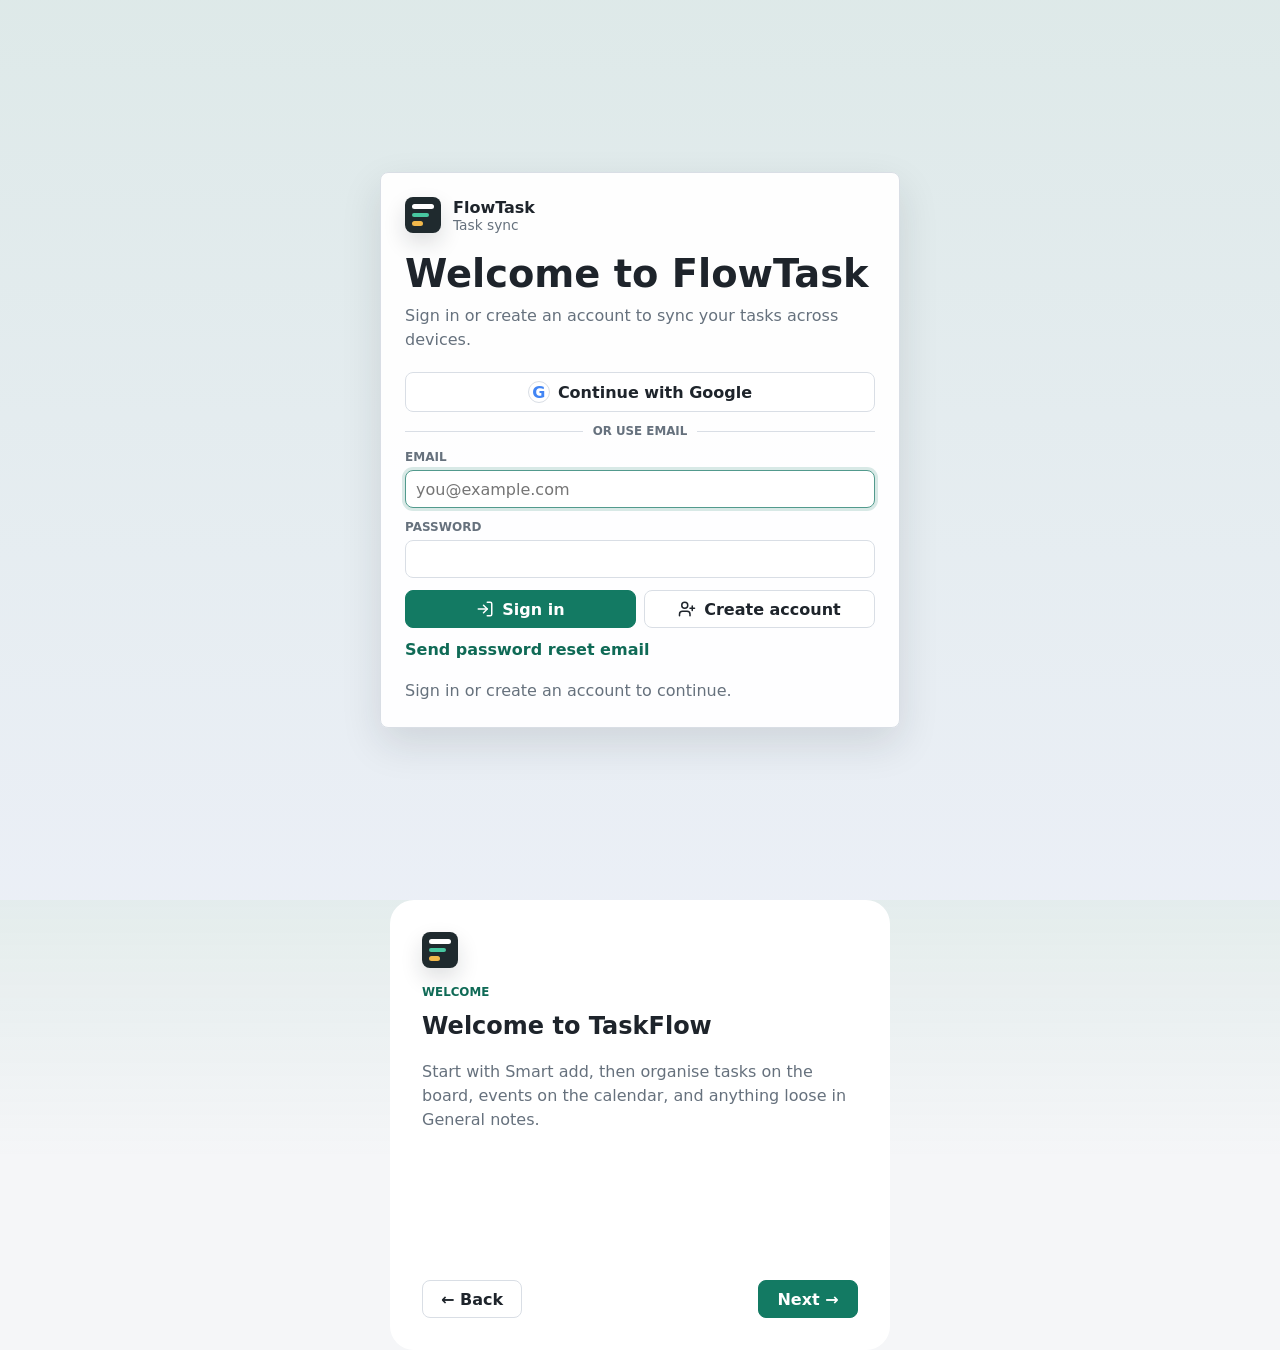
==== app.html @ 8f5ff112 "Update app.html" ====
<!doctype html>
<html lang="en" data-theme="light">
  <head>
    <meta charset="utf-8" />
    <meta name="viewport" content="width=device-width, initial-scale=1" />
    <meta
      name="description"
      content="FlowTask is a Cloudflare Pages-ready task tracker with account sync, projects, Kanban, calendar, focus timer, analytics, and import/export."
    />
    <title>FlowTask - Task Tracker</title>
    <link rel="stylesheet" href="styles.css" />
  </head>
  <body class="auth-loading">
    <section class="auth-gate" id="authGate" aria-label="FlowTask sign in">
      <div class="auth-card">
        <div class="auth-brand">
          <span class="brand-mark auth-mark" aria-hidden="true">
            <b></b>
            <b></b>
            <b></b>
          </span>
          <div>
            <strong>FlowTask</strong>
            <span>Task sync</span>
          </div>
        </div>

        <div class="auth-copy">
          <h1>Welcome to FlowTask</h1>
          <p>Sign in or create an account to sync your tasks across devices.</p>
        </div>

        <form id="authPasswordForm" class="auth-form">
          <button class="button google-auth" id="authGoogleBtn" type="button">
            <span class="google-mark" aria-hidden="true">G</span>
            Continue with Google
          </button>
          <div class="auth-divider"><span>or use email</span></div>
          <label class="form-row">
            <span>Email</span>
            <input id="authEmailInput" type="email" autocomplete="email" required placeholder="you@example.com" />
          </label>
          <label class="form-row">
            <span>Password</span>
            <input id="authPasswordInput" type="password" autocomplete="current-password" required minlength="6" />
          </label>
          <label class="auth-check">
            <input id="migrateLocalInput" type="checkbox" checked />
            <span>Bring my tasks from this browser into this account</span>
          </label>
          <div class="auth-actions">
            <button class="button primary" id="signInBtn" type="submit">
              <i data-lucide="log-in"></i>
              Sign in
            </button>
            <button class="button ghost" id="createAccountBtn" type="button">
              <i data-lucide="user-plus"></i>
              Create account
            </button>
          </div>
          <button class="link-button" id="forgotPasswordBtn" type="button">Send password reset email</button>
        </form>

        <p class="auth-message" id="authMessage">Checking for an existing session...</p>
      </div>
    </section>

    <div class="app-shell">
      <aside class="sidebar" aria-label="Workspace navigation">
        <div class="brand-row">
          <div class="brand">
            <span class="brand-mark" aria-hidden="true">
              <span></span>
              <span></span>
              <span></span>
            </span>
            <span>FlowTask</span>
          </div>
          <button class="icon-button" id="themeToggle" type="button" title="Toggle theme" aria-label="Toggle theme">
            <i data-lucide="moon"></i>
          </button>
        </div>

        <nav class="nav-block" aria-label="Smart views">
          <div class="nav-title">Focus</div>
          <div id="smartViews" class="nav-list"></div>
        </nav>

        <nav class="nav-block" aria-label="Projects">
          <div class="nav-title">Projects</div>
          <div id="projectNav" class="nav-list"></div>
        </nav>

        <nav class="nav-block tag-block" aria-label="Tags">
          <div class="nav-title">Tags</div>
          <div id="tagNav" class="tag-cloud"></div>
        </nav>

        <div class="sidebar-footer">
          <div class="mini-stat">
            <span id="completionRing" class="ring" aria-hidden="true"></span>
            <div>
              <strong id="completionLabel">0%</strong>
              <span>completion</span>
            </div>
          </div>
        </div>
      </aside>

      <main class="main-shell">
        <!-- Start topbar -->
<header class="topbar">
  <form class="quick-capture" id="quickForm">
    <i data-lucide="sparkles"></i>
    <textarea
      id="quickInput"
      rows="1"
      placeholder="Describe the task, date, priority, notes, and steps..."
      aria-label="Quick task"
    ></textarea>
    <button class="button primary" type="submit">
      <i data-lucide="wand-sparkles"></i>
      Smart add
    </button>
  </form>

  <div class="top-actions">
    <button class="icon-button" id="themeToggle" type="button" title="Toggle theme">
      <i data-lucide="moon"></i>
    </button>

    <div class="account-dropdown" id="accountDropdown">
      <button class="account-chip" id="accountChip">
        <i data-lucide="user-circle"></i>
        <span>Account</span>
        <i data-lucide="chevron-down" class="dropdown-arrow"></i>
      </button>
      <div class="dropdown-menu" id="dropdownMenu">
        <button class="dropdown-item" data-action="settings">
          <i data-lucide="settings"></i> Settings
        </button>
        <button class="dropdown-item" data-action="signout">
          <i data-lucide="log-out"></i> Sign out
        </button>
      </div>
    </div>

    <button class="button primary" id="newTaskBtn" type="button">
      <i data-lucide="plus"></i> New task
    </button>
  </div>
</header>
        <!-- END TOPBAR -->

        <section class="metric-strip" id="metrics" aria-label="Task metrics"></section>

        <section class="filter-panel" aria-label="Task filters">
          <label class="search-field">
            <i data-lucide="search"></i>
            <input id="searchInput" type="search" placeholder="Search tasks, notes, tags" />
          </label>

          <label>
            <span>Project</span>
            <select id="projectFilter"></select>
          </label>

          <label>
            <span>Tag</span>
            <select id="tagFilter"></select>
          </label>

          <label>
            <span>Priority</span>
            <select id="priorityFilter">
              <option value="all">All priorities</option>
              <option value="urgent">Urgent</option>
              <option value="high">High</option>
              <option value="medium">Medium</option>
              <option value="low">Low</option>
            </select>
          </label>

          <label>
            <span>Due</span>
            <select id="dueFilter">
              <option value="all">Any date</option>
              <option value="overdue">Overdue</option>
              <option value="today">Today</option>
              <option value="upcoming">Next 7 days</option>
              <option value="unscheduled">No due date</option>
            </select>
          </label>

          <label>
            <span>Sort</span>
            <select id="sortSelect">
              <option value="due">Due date</option>
              <option value="priority">Priority</option>
              <option value="created">Newest</option>
              <option value="title">Title</option>
              <option value="estimate">Estimate</option>
            </select>
          </label>

          <button class="button ghost" id="clearFiltersBtn" type="button">
            <i data-lucide="x"></i>
            Clear
          </button>
        </section>

        <section class="workspace" aria-label="Task workspace">
          <div class="workspace-header">
            <div>
              <h1 id="viewTitle">All tasks</h1>
              <p id="viewSubtitle">Plan the work, protect the week, finish the right things.</p>
            </div>
            <div class="tabs" id="viewTabs" role="tablist" aria-label="Views">
              <button class="tab active" type="button" data-view="board" role="tab">
                <i data-lucide="kanban"></i>
                Board
              </button>
              <button class="tab" type="button" data-view="list" role="tab">
                <i data-lucide="list-checks"></i>
                List
              </button>
              <button class="tab" type="button" data-view="calendar" role="tab">
                <i data-lucide="calendar-days"></i>
                Calendar
              </button>
              <button class="tab" type="button" data-view="meetings" role="tab">
                <i data-lucide="presentation"></i>
                Events
              </button>
              <button class="tab" type="button" data-view="analytics" role="tab">
                <i data-lucide="bar-chart-3"></i>
                Analytics
              </button>
              <button class="tab" type="button" data-view="focus" role="tab">
                <i data-lucide="timer"></i>
                Focus
              </button>
            </div>
          </div>

          <div id="nudgePanel" class="nudge-panel"></div>

          <div id="boardView" class="view active"></div>
          <div id="listView" class="view"></div>
          <div id="calendarView" class="view"></div>
          <div id="meetingsView" class="view"></div>
          <div id="analyticsView" class="view"></div>
          <div id="focusView" class="view"></div>
        </section>
      </main>
    </div>

    <dialog id="taskDialog" class="task-dialog">
      <form id="taskForm" method="dialog">
        <input id="taskId" type="hidden" />
        <div class="dialog-header">
          <div>
            <p class="eyebrow">Task details</p>
            <h2 id="dialogTitle">New task</h2>
          </div>
          <button class="icon-button" id="closeDialogBtn" type="button" aria-label="Close task dialog" title="Close">
            <i data-lucide="x"></i>
          </button>
        </div>

        <label class="form-row full">
          <span>Title</span>
          <input id="titleInput" type="text" required maxlength="120" />
        </label>

        <div class="form-grid">
          <label class="form-row">
            <span>Project</span>
            <input id="projectInput" type="text" list="projectSuggestions" maxlength="32" />
            <datalist id="projectSuggestions"></datalist>
          </label>

          <label class="form-row">
            <span>Status</span>
            <select id="statusInput"></select>
          </label>

          <label class="form-row">
            <span>Priority</span>
            <select id="priorityInput">
              <option value="low">Low</option>
              <option value="medium">Medium</option>
              <option value="high">High</option>
              <option value="urgent">Urgent</option>
            </select>
          </label>

          <label class="form-row">
            <span>Due date</span>
            <input id="dueInput" type="date" />
          </label>

          <label class="form-row">
            <span>Due time</span>
            <input id="dueTimeInput" type="time" />
          </label>

          <label class="form-row">
            <span>Estimate</span>
            <input id="estimateInput" type="number" min="0" step="5" />
          </label>

          <label class="form-row">
            <span>Energy</span>
            <select id="energyInput">
              <option value="low">Low</option>
              <option value="medium">Medium</option>
              <option value="high">High</option>
            </select>
          </label>

          <label class="form-row">
            <span>Recurrence</span>
            <select id="recurrenceInput">
              <option value="none">None</option>
              <option value="daily">Daily</option>
              <option value="weekly">Weekly</option>
              <option value="monthly">Monthly</option>
            </select>
          </label>

          <label class="form-row">
            <span>Tags</span>
            <input id="tagsInput" type="text" placeholder="design, launch" />
          </label>
        </div>

        <label class="form-row full">
          <span>Notes</span>
          <textarea id="notesInput" rows="4" maxlength="800"></textarea>
        </label>

        <div class="subtask-editor">
          <div class="subtask-head">
            <span>Subtasks</span>
            <button class="button ghost" id="addSubtaskBtn" type="button">
              <i data-lucide="list-plus"></i>
              Add step
            </button>
          </div>
          <div id="subtaskList" class="subtask-list"></div>
        </div>

        <div class="dialog-actions">
          <button class="button danger" id="deleteTaskBtn" type="button">
            <i data-lucide="trash-2"></i>
            Delete
          </button>
          <span></span>
          <button class="button ghost" id="duplicateTaskBtn" type="button">
            <i data-lucide="copy"></i>
            Duplicate
          </button>
          <button class="button primary" id="saveTaskBtn" type="submit">
            <i data-lucide="save"></i>
            Save task
          </button>
        </div>
      </form>
    </dialog>

    <dialog id="meetingDialog" class="task-dialog">
      <form id="meetingForm" method="dialog">
        <input id="meetingId" type="hidden" />
        <div class="dialog-header">
          <div>
            <p class="eyebrow">Event details</p>
            <h2 id="meetingDialogTitle">New event</h2>
          </div>
          <button class="icon-button" id="closeMeetingDialogBtn" type="button" aria-label="Close event dialog" title="Close">
            <i data-lucide="x"></i>
          </button>
        </div>

        <label class="form-row full">
          <span>Title</span>
          <input id="meetingTitleInput" type="text" required maxlength="120" />
        </label>

        <div class="form-grid">
          <label class="form-row">
            <span>Category</span>
            <input id="meetingSubjectInput" type="text" maxlength="48" placeholder="Work" />
          </label>

          <label class="form-row">
            <span>Status</span>
            <select id="meetingStatusInput">
              <option value="scheduled">Scheduled</option>
              <option value="done">Done</option>
              <option value="cancelled">Cancelled</option>
            </select>
          </label>

          <label class="form-row">
            <span>Date</span>
            <input id="meetingDateInput" type="date" required />
          </label>

          <label class="form-row">
            <span>Start time</span>
            <input id="meetingStartInput" type="time" required />
          </label>

          <label class="form-row">
            <span>End time</span>
            <input id="meetingEndInput" type="time" />
          </label>

          <label class="form-row">
            <span>Repeat</span>
            <select id="meetingRecurrenceInput">
              <option value="none">None</option>
              <option value="weekly">Weekly</option>
              <option value="fortnightly">Fortnightly</option>
              <option value="monthly">Monthly</option>
            </select>
          </label>

          <label class="form-row">
            <span>Repeat until</span>
            <input id="meetingRepeatUntilInput" type="date" />
          </label>

          <label class="form-row">
            <span>Host</span>
            <input id="meetingTeacherInput" type="text" maxlength="64" />
          </label>

          <label class="form-row">
            <span>Room or link</span>
            <input id="meetingLocationInput" type="text" maxlength="120" />
          </label>

          <label class="form-row">
            <span>Topic</span>
            <input id="meetingTopicInput" type="text" maxlength="120" />
          </label>
        </div>

        <label class="form-row full">
          <span>Notes</span>
          <textarea id="meetingNotesInput" rows="5" placeholder="Write what happened, decisions, reminders, or what to bring next time."></textarea>
        </label>

        <div class="dialog-actions">
          <button class="button ghost" id="meetingCreateTaskBtn" type="button">
            <i data-lucide="list-plus"></i>
            Create follow-up task
          </button>
          <button class="button ghost danger" id="deleteMeetingBtn" type="button">
            <i data-lucide="trash-2"></i>
            Delete
          </button>
          <button class="button primary" type="submit">
            <i data-lucide="save"></i>
            Save event
          </button>
        </div>
      </form>
    </dialog>

    <dialog id="deleteMeetingsDialog" class="confirm-dialog">
      <form id="deleteMeetingsForm" method="dialog">
        <h2>Delete events</h2>
        <p>Choose which events to remove. This will sync to your account after confirmation.</p>
        <label class="form-row full">
          <span>Delete range</span>
          <select id="deleteMeetingsScope">
            <option value="today">Today</option>
            <option value="tomorrow">Tomorrow</option>
            <option value="week">This week</option>
            <option value="month">This month</option>
            <option value="year">This year</option>
            <option value="all">All events</option>
          </select>
        </label>
        <div class="confirm-actions">
          <button class="button ghost" id="cancelDeleteMeetingsBtn" type="button">Cancel</button>
          <button class="button ghost danger" type="submit">
            <i data-lucide="trash-2"></i>
            Continue
          </button>
        </div>
      </form>
    </dialog>

    <dialog id="confirmDialog" class="confirm-dialog">
      <form method="dialog">
        <h2 id="confirmTitle">Confirm action</h2>
        <p id="confirmMessage"></p>
        <div class="confirm-actions">
          <button class="button ghost" value="cancel">Cancel</button>
          <button class="button danger" id="confirmActionBtn" value="confirm">Confirm</button>
        </div>
      </form>
    </dialog>

    <div id="toastContainer" class="toast-container" aria-live="polite" aria-atomic="true"></div>
    <input id="importFile" type="file" accept="application/json" hidden />
<dialog id="welcomeDialog" class="welcome-dialog">
  <div class="welcome-card">
    <div class="welcome-mark brand-mark" aria-hidden="true">
      <span></span>
      <span></span>
      <span></span>
    </div>
    <p class="eyebrow" id="welcomeEyebrow">Welcome</p>
    <h2 id="welcomeTitle">Welcome to TaskFlow</h2>
    <div id="welcomeBody" class="welcome-body">
      Start with Smart add, then organise tasks on the board, events on the calendar, and anything loose in General notes.
    </div>
    <div class="welcome-steps" id="welcomeSteps" aria-label="Tutorial progress"></div>
    <div class="welcome-actions">
      <button class="button ghost" id="welcomeBackBtn" type="button">← Back</button>
      <button class="button primary" id="welcomeNextBtn" type="button">
        Next →
      </button>
    </div>
  </div>
</dialog>
<!-- settings dialogue -->
    <dialog id="settingsDialog" class="task-dialog settings-dialog">
  <form id="settingsForm" method="dialog">
    <div class="dialog-header">
      <div>
        <p class="eyebrow">Preferences</p>
        <h2>Settings</h2>
      </div>
      <button class="icon-button" id="closeSettingsBtn" type="button">
        <i data-lucide="x"></i>
      </button>
    </div>

    <div class="form-grid">
      <label class="form-row">
        <span>Theme</span>
        <select id="settingsThemeSelect">
          <option value="light">Light</option>
          <option value="dark">Dark</option>
        </select>
      </label>
      <label class="form-row">
        <span>Density</span>
        <select id="settingsDensitySelect">
          <option value="comfortable">Comfortable</option>
          <option value="compact">Compact</option>
        </select>
      </label>
    </div>

    <div class="settings-actions">
      <button class="button ghost" id="settingsExportBtn" type="button">
        <i data-lucide="download"></i> Export backup
      </button>
      <button class="button ghost" id="settingsImportBtn" type="button">
        <i data-lucide="upload"></i> Import backup
      </button>
      <button class="button ghost danger" id="settingsClearDataBtn" type="button">
        <i data-lucide="trash-2"></i> Clear workspace data
      </button>
    </div>

    <div class="dialog-actions">
      <span></span>
      <button class="button primary" type="submit">Save & Close</button>
    </div>
  </form>
</dialog>
<!-- End settings dialogue -->
    <script src="vendor/lucide.min.js"></script>
    <script src="config.js"></script>
    <script src="app.js" defer></script>
  </body>
</html>
---- styles.css ----
/*welcome dialog*/
.welcome-dialog {
  width: 500px;
  max-width: 90vw;
  height: 450px;           /* fixed height – no resizing */
  padding: 0;
  border: none;
  border-radius: 1.5rem;
  background: var(--surface);
  box-shadow: var(--shadow-xl);
  display: flex;
  flex-direction: column;
}

.welcome-card {
  padding: 2rem;
  display: flex;
  flex-direction: column;
  height: 100%;
  gap: 0.8rem;
}

.welcome-mark {
  width: 48px;
  height: 48px;
  margin-bottom: 0.25rem;
}

#welcomeEyebrow {
  margin-bottom: 0;
}

#welcomeTitle {
  margin: 0;
}

.welcome-body {
  flex: 1;                 /* takes remaining space */
  overflow-y: auto;        /* scroll if content too long */
  color: var(--muted);
  line-height: 1.5;
  margin: 0.5rem 0;
}

.welcome-steps {
  display: flex;
  justify-content: center;
  gap: 0.75rem;
  margin: 1rem 0;
}

.welcome-dot {
  width: 8px;
  height: 8px;
  border-radius: 50%;
  background: var(--border);
  transition: all 0.2s ease;
}

.welcome-dot.active {
  width: 24px;
  border-radius: 12px;
  background: var(--accent);   /* green pill for current step */
}

.welcome-actions {
  display: flex;
  justify-content: space-between;
  gap: 1rem;
}

.welcome-actions .button {
  min-width: 100px;
}

.welcome-example {
  background: var(--surface-2);
  padding: 0.75rem;
  border-radius: 0.75rem;
  margin-top: 0.75rem;
  font-family: monospace;
  font-size: 0.85rem;
  color: var(--accent);
}
/*end welcome dialog*/

/*dropdown css*/
/* Account dropdown */
.account-dropdown {
  position: relative;
  display: inline-block;
}

.account-chip {
  gap: 7px;
  min-height: 38px;
  padding: 8px 10px;
  border: 1px solid var(--line);
  border-radius: var(--radius);
  background: var(--surface);
  color: var(--muted);
  font-size: 0.86rem;
  font-weight: 800;
  cursor: pointer;
  transition: all 0.2s;
}

.account-chip:hover {
  border-color: var(--accent);
  background: var(--surface-2);
}

.dropdown-arrow {
  width: 14px;
  height: 14px;
  transition: transform 0.2s;
}

.account-dropdown:hover .dropdown-arrow {
  transform: rotate(180deg);
}

.dropdown-menu {
  position: absolute;
  top: calc(100% + 8px);
  right: 0;
  min-width: 160px;
  background: var(--surface);
  border: 1px solid var(--line);
  border-radius: var(--radius);
  box-shadow: var(--shadow);
  opacity: 0;
  visibility: hidden;
  transform: translateY(-8px);
  transition: all 0.2s ease;
  z-index: 100;
}

.account-dropdown:hover .dropdown-menu {
  opacity: 1;
  visibility: visible;
  transform: translateY(0);
}

.dropdown-item {
  display: flex;
  align-items: center;
  gap: 10px;
  width: 100%;
  padding: 10px 14px;
  border: none;
  background: transparent;
  color: var(--ink);
  font-size: 0.85rem;
  font-weight: 500;
  text-align: left;
  cursor: pointer;
  transition: background 0.2s;
}

.dropdown-item:hover {
  background: var(--surface-2);
}

.dropdown-item i {
  width: 16px;
  height: 16px;
}
/*end dropdown css*/

:root {
  color-scheme: light;
  --bg: #f5f6f8;
  --surface: #ffffff;
  --surface-2: #eef1f4;
  --surface-3: #e3e8ee;
  --ink: #1e242b;
  --muted: #66717d;
  --line: #d9dee5;
  --accent: #137a63;
  --accent-strong: #0f6a56;
  --accent-soft: #dff3ed;
  --blue: #2f6fd6;
  --amber: #ba7900;
  --rose: #c94444;
  --violet: #7357d9;
  --shadow: 0 16px 40px rgba(26, 35, 44, 0.12);
  --radius: 8px;
  --sidebar-width: 292px;
  --motion-fast: 140ms;
  --motion-med: 240ms;
  --motion-slow: 520ms;
  --ease-out: cubic-bezier(0.2, 0.8, 0.2, 1);
  --ease-spring: cubic-bezier(0.16, 1, 0.3, 1);
}

[data-theme="dark"] {
  color-scheme: dark;
  --bg: #17191b;
  --surface: #202326;
  --surface-2: #292d31;
  --surface-3: #343a40;
  --ink: #f1f4f7;
  --muted: #a8b1bb;
  --line: #3b4249;
  --accent: #36b58f;
  --accent-strong: #62d1ad;
  --accent-soft: rgba(54, 181, 143, 0.16);
  --blue: #78a8ff;
  --amber: #f0b64a;
  --rose: #ff7b7b;
  --violet: #ab96ff;
  --shadow: 0 18px 42px rgba(0, 0, 0, 0.32);
}

* {
  box-sizing: border-box;
}

[hidden] {
  display: none !important;
}

html {
  min-width: 320px;
}

body {
  min-height: 100vh;
  margin: 0;
  background:
    linear-gradient(180deg, rgba(19, 122, 99, 0.08), rgba(19, 122, 99, 0) 260px),
    var(--bg);
  color: var(--ink);
  font-family:
    Inter, ui-sans-serif, system-ui, -apple-system, BlinkMacSystemFont, "Segoe UI",
    sans-serif;
  transition:
    background-color var(--motion-med) var(--ease-out),
    color var(--motion-med) var(--ease-out);
}

button,
input,
select,
textarea {
  font: inherit;
}

button {
  cursor: pointer;
}

button,
a,
input,
select,
textarea {
  transition:
    background-color var(--motion-fast) var(--ease-out),
    border-color var(--motion-fast) var(--ease-out),
    box-shadow var(--motion-fast) var(--ease-out),
    color var(--motion-fast) var(--ease-out),
    opacity var(--motion-fast) var(--ease-out),
    transform var(--motion-fast) var(--ease-out);
}

button:disabled {
  cursor: not-allowed;
  opacity: 0.55;
}

.app-shell {
  display: grid;
  min-height: 100vh;
  grid-template-columns: var(--sidebar-width) minmax(0, 1fr);
  animation: appReveal var(--motion-slow) var(--ease-spring) both;
}

body.auth-loading .app-shell,
body.auth-required .app-shell,
body.auth-ready .auth-gate {
  display: none;
}

.auth-gate {
  display: grid;
  place-items: center;
  min-height: 100vh;
  padding: 24px;
  background:
    linear-gradient(180deg, rgba(19, 122, 99, 0.1), rgba(47, 111, 214, 0.05)),
    var(--bg);
  animation: fadeIn var(--motion-slow) var(--ease-out) both;
}

.auth-card {
  display: grid;
  gap: 20px;
  width: min(520px, 100%);
  padding: 24px;
  border: 1px solid var(--line);
  border-radius: var(--radius);
  background: color-mix(in srgb, var(--surface) 94%, transparent);
  box-shadow: var(--shadow);
  animation: panelIn 620ms var(--ease-spring) 80ms both;
}

.auth-brand,
.auth-actions,
.auth-back,
.auth-email-pill,
.auth-check,
.account-chip {
  display: flex;
  align-items: center;
}

.auth-brand {
  gap: 12px;
  animation: slideFadeIn var(--motion-slow) var(--ease-spring) 160ms both;
}

.auth-brand strong,
.auth-brand > div > span {
  display: block;
}

.auth-brand > div > span {
  color: var(--muted);
  font-size: 0.86rem;
}

.auth-copy h1 {
  margin: 0;
  font-size: clamp(1.65rem, 4vw, 2.4rem);
  line-height: 1.08;
  animation: slideFadeIn var(--motion-slow) var(--ease-spring) 220ms both;
}

.auth-copy > p:last-child {
  margin-top: 10px;
  color: var(--muted);
  line-height: 1.5;
  animation: slideFadeIn var(--motion-slow) var(--ease-spring) 280ms both;
}

.auth-form {
  display: grid;
  gap: 12px;
  animation: slideFadeIn var(--motion-slow) var(--ease-spring) 340ms both;
}

.google-auth {
  width: 100%;
  min-height: 44px;
  background: var(--surface);
  color: var(--ink);
  font-weight: 800;
}

.google-auth:hover {
  border-color: color-mix(in srgb, var(--blue) 45%, var(--line));
}

.google-mark {
  display: inline-grid;
  place-items: center;
  width: 22px;
  height: 22px;
  border: 1px solid var(--line);
  border-radius: 50%;
  background: #ffffff;
  color: #4285f4;
  font-weight: 900;
}

.auth-divider {
  display: grid;
  grid-template-columns: minmax(0, 1fr) auto minmax(0, 1fr);
  align-items: center;
  gap: 10px;
  color: var(--muted);
  font-size: 0.74rem;
  font-weight: 800;
  text-transform: uppercase;
}

.auth-divider::before,
.auth-divider::after {
  content: "";
  height: 1px;
  background: var(--line);
}

.auth-password-step {
  padding-top: 4px;
}

.auth-actions {
  gap: 8px;
  flex-wrap: wrap;
}

.auth-actions .button {
  flex: 1 1 160px;
}

.auth-back,
.link-button {
  width: fit-content;
  padding: 0;
  border: 0;
  background: transparent;
  color: var(--accent-strong);
  font-weight: 800;
}

.auth-back {
  gap: 6px;
}

.auth-email-pill {
  gap: 8px;
  min-height: 38px;
  padding: 8px 10px;
  border: 1px solid var(--line);
  border-radius: var(--radius);
  background: var(--surface-2);
  color: var(--muted);
  font-weight: 750;
}

.auth-check {
  gap: 9px;
  color: var(--muted);
  font-size: 0.9rem;
}

.auth-message {
  min-height: 22px;
  color: var(--muted);
  line-height: 1.45;
  transition: color var(--motion-fast) var(--ease-out);
}

.auth-message.error {
  color: var(--rose);
}

.auth-message.success {
  color: var(--accent-strong);
}

.sidebar {
  position: sticky;
  top: 0;
  display: flex;
  flex-direction: column;
  height: 100vh;
  padding: 20px;
  border-right: 1px solid var(--line);
  background: color-mix(in srgb, var(--surface) 92%, transparent);
  backdrop-filter: blur(18px);
  overflow: auto;
  animation: sidebarIn var(--motion-slow) var(--ease-spring) both;
}

.brand-row,
.topbar,
.workspace-header,
.dialog-header,
.subtask-head,
.dialog-actions,
.confirm-actions,
.bulk-actions,
.calendar-head,
.focus-actions,
.nudge-panel,
.nudge-message,
.nudge-actions,
.save-status {
  display: flex;
  align-items: center;
}

.brand-row {
  justify-content: space-between;
  gap: 12px;
  margin-bottom: 28px;
  animation: slideFadeIn var(--motion-slow) var(--ease-spring) 80ms both;
}

.brand {
  display: flex;
  align-items: center;
  gap: 10px;
  min-width: 0;
  font-weight: 800;
  font-size: 1.14rem;
}

.brand-mark {
  display: grid;
  width: 36px;
  height: 36px;
  padding: 7px;
  border-radius: var(--radius);
  background: #1f2a2e;
  gap: 4px;
  box-shadow: 0 10px 22px rgba(19, 31, 38, 0.14);
  transition:
    box-shadow var(--motion-med) var(--ease-out),
    transform var(--motion-med) var(--ease-out);
}

.brand:hover .brand-mark,
.auth-brand:hover .brand-mark {
  box-shadow: 0 14px 28px rgba(19, 31, 38, 0.22);
  transform: translateY(-1px) rotate(-2deg);
}

.brand-mark span {
  display: block;
  border-radius: 3px;
  background: #ffffff;
}

.brand-mark b {
  display: block;
  border-radius: 3px;
  background: #ffffff;
}

.brand-mark span:nth-child(2) {
  width: 75%;
  background: #48c7a0;
}

.brand-mark span:nth-child(3) {
  width: 52%;
  background: #f1b84b;
}

.brand-mark b:nth-child(2) {
  width: 75%;
  background: #48c7a0;
}

.brand-mark b:nth-child(3) {
  width: 52%;
  background: #f1b84b;
}

.icon-button,
.chip-button,
.task-check,
.row-check {
  display: inline-grid;
  place-items: center;
  width: 36px;
  height: 36px;
  border: 1px solid var(--line);
  border-radius: var(--radius);
  background: var(--surface);
  color: var(--ink);
}

.icon-button:hover,
.chip-button:hover,
.task-check:hover,
.row-check:hover {
  border-color: var(--accent);
  box-shadow: 0 8px 18px rgba(19, 31, 38, 0.08);
  transform: translateY(-1px);
}

.icon-button:active,
.chip-button:active,
.task-check:active,
.row-check:active,
.button:active,
.tab:active,
.nav-item:active,
.tag-pill:active {
  transform: translateY(0) scale(0.98);
}

.lucide {
  width: 18px;
  height: 18px;
  stroke-width: 2;
}

.nav-block {
  margin-bottom: 24px;
}

.nav-title {
  margin-bottom: 8px;
  color: var(--muted);
  font-size: 0.74rem;
  font-weight: 800;
  text-transform: uppercase;
}

.nav-list {
  display: grid;
  gap: 4px;
}

.nav-item {
  display: grid;
  grid-template-columns: 20px minmax(0, 1fr) auto;
  align-items: center;
  gap: 10px;
  min-height: 40px;
  width: 100%;
  padding: 8px 10px;
  border: 1px solid transparent;
  border-radius: var(--radius);
  background: transparent;
  color: var(--ink);
  text-align: left;
  position: relative;
  overflow: hidden;
}

.nav-item::before {
  content: "";
  position: absolute;
  inset: 0 auto 0 0;
  width: 0;
  background: color-mix(in srgb, var(--accent) 10%, transparent);
  transition: width var(--motion-med) var(--ease-out);
}

.nav-item > * {
  position: relative;
}

.nav-item span {
  min-width: 0;
  overflow: hidden;
  text-overflow: ellipsis;
  white-space: nowrap;
}

.nav-item .count {
  min-width: 28px;
  padding: 2px 7px;
  border-radius: 999px;
  background: var(--surface-2);
  color: var(--muted);
  font-size: 0.75rem;
  text-align: center;
}

.nav-item:hover,
.nav-item.active {
  border-color: var(--line);
  background: var(--surface-2);
  transform: translateX(2px);
}

.nav-item:hover::before,
.nav-item.active::before {
  width: 100%;
}

.nav-item.active {
  box-shadow: inset 3px 0 0 var(--accent);
}

.tag-cloud {
  display: flex;
  flex-wrap: wrap;
  gap: 8px;
}

.tag-pill {
  display: inline-flex;
  align-items: center;
  min-height: 30px;
  max-width: 100%;
  padding: 4px 9px;
  border: 1px solid var(--line);
  border-radius: 999px;
  background: var(--surface);
  color: var(--muted);
  font-size: 0.84rem;
  transition:
    background-color var(--motion-fast) var(--ease-out),
    border-color var(--motion-fast) var(--ease-out),
    color var(--motion-fast) var(--ease-out),
    transform var(--motion-fast) var(--ease-out);
}

.tag-pill:hover {
  transform: translateY(-1px);
}

.tag-pill.active {
  border-color: var(--accent);
  background: var(--accent-soft);
  color: var(--accent-strong);
}

.sidebar-footer {
  margin-top: auto;
  padding-top: 20px;
}

.mini-stat {
  display: flex;
  align-items: center;
  gap: 12px;
  padding: 12px;
  border: 1px solid var(--line);
  border-radius: var(--radius);
  background: var(--surface);
}

.mini-stat strong,
.mini-stat span {
  display: block;
}

.mini-stat span {
  color: var(--muted);
  font-size: 0.82rem;
}

.ring {
  width: 40px;
  height: 40px;
  border-radius: 50%;
  background: conic-gradient(var(--accent) var(--ring-value, 0%), var(--surface-3) 0);
  position: relative;
  flex: 0 0 auto;
  transition: background var(--motion-slow) var(--ease-out);
  animation: ringPop 700ms var(--ease-spring) both;
}

.ring::after {
  content: "";
  position: absolute;
  inset: 8px;
  border-radius: 50%;
  background: var(--surface);
}

.main-shell {
  min-width: 0;
  padding: 20px 24px 32px;
  animation: contentIn var(--motion-slow) var(--ease-spring) 90ms both;
}

.topbar {
  justify-content: space-between;
  gap: 16px;
  margin-bottom: 18px;
}

.quick-capture {
  display: grid;
  grid-template-columns: auto minmax(160px, 1fr) auto;
  align-items: center;
  gap: 10px;
  flex: 1 1 auto;
  min-height: 50px;
  max-width: 840px;
  padding: 7px 8px 7px 14px;
  border: 1px solid var(--line);
  border-radius: var(--radius);
  background: var(--surface);
  box-shadow: 0 10px 24px rgba(20, 30, 36, 0.06);
  transition:
    border-color var(--motion-med) var(--ease-out),
    box-shadow var(--motion-med) var(--ease-out),
    transform var(--motion-med) var(--ease-out);
}

.quick-capture:focus-within {
  border-color: color-mix(in srgb, var(--accent) 60%, var(--line));
  box-shadow: 0 16px 32px rgba(19, 122, 99, 0.12);
  transform: translateY(-1px);
}

.quick-capture textarea,
.search-field input {
  appearance: none;
  min-width: 0;
  width: 100%;
  border: 0;
  outline: 0;
  background: transparent;
  box-shadow: none;
  color: var(--ink);
  font: inherit;
}

.quick-capture textarea {
  min-height: 70px;          /* taller for multi‑line placeholders */
  max-height: 200px;         /* allow growth but limit */
  padding: 10px 0;
  line-height: 1.5;
  white-space: pre-wrap;     /* allow text wrapping */
  overflow-wrap: break-word;
  overflow-y: auto;          /* scroll if content exceeds max-height */
  resize: vertical;          /* user can drag to resize */
}

.quick-capture textarea:focus {
  outline: 0;
  box-shadow: none;
}

.quick-capture .lucide {
  flex: 0 0 auto;
}

.quick-capture {
  display: flex;
  align-items: flex-start;   /* important: keeps alignment when textarea grows */
  gap: 10px;
  /* keep your existing padding, border, background, etc. */
}

.top-actions {
  display: flex;
  flex-wrap: wrap;
  justify-content: flex-end;
  gap: 8px;
}

.save-status {
  gap: 7px;
  min-height: 38px;
  padding: 8px 10px;
  border: 1px solid var(--line);
  border-radius: var(--radius);
  background: color-mix(in srgb, var(--accent-soft) 62%, var(--surface));
  color: var(--accent-strong);
  font-size: 0.86rem;
  font-weight: 800;
  white-space: nowrap;
  animation: statusPulse 2.8s var(--ease-out) infinite;
}

.account-chip {
  gap: 7px;
  min-height: 38px;
  max-width: 210px;
  padding: 8px 10px;
  border: 1px solid var(--line);
  border-radius: var(--radius);
  background: var(--surface);
  color: var(--muted);
  font-size: 0.86rem;
  font-weight: 800;
}

.account-chip span {
  min-width: 0;
  overflow: hidden;
  text-overflow: ellipsis;
  white-space: nowrap;
}

.button {
  display: inline-flex;
  align-items: center;
  justify-content: center;
  gap: 8px;
  min-height: 38px;
  max-width: 100%;
  padding: 8px 12px;
  border: 1px solid var(--line);
  border-radius: var(--radius);
  background: var(--surface);
  color: var(--ink);
  font-weight: 750;
  text-decoration: none;
}

.button:hover {
  box-shadow: 0 10px 20px rgba(19, 31, 38, 0.08);
  transform: translateY(-1px);
}

.button.primary {
  border-color: var(--accent);
  background: var(--accent);
  color: white;
}

.button.primary:hover {
  background: var(--accent-strong);
  box-shadow: 0 12px 24px color-mix(in srgb, var(--accent) 26%, transparent);
}

.button.ghost:hover,
.button.danger:hover {
  border-color: currentColor;
}

.button.danger {
  color: var(--rose);
}

.metric-strip {
  display: grid;
  grid-template-columns: repeat(4, minmax(0, 1fr));
  gap: 12px;
  margin-bottom: 16px;
}

.metric {
  min-height: 96px;
  padding: 14px;
  border: 1px solid var(--line);
  border-radius: var(--radius);
  background: var(--surface);
  animation: slideFadeIn var(--motion-slow) var(--ease-spring) both;
  transition:
    border-color var(--motion-med) var(--ease-out),
    box-shadow var(--motion-med) var(--ease-out),
    transform var(--motion-med) var(--ease-out);
}

.metric:nth-child(1) {
  animation-delay: 70ms;
}

.metric:nth-child(2) {
  animation-delay: 120ms;
}

.metric:nth-child(3) {
  animation-delay: 170ms;
}

.metric:nth-child(4) {
  animation-delay: 220ms;
}

.metric:hover {
  border-color: color-mix(in srgb, var(--accent) 35%, var(--line));
  box-shadow: 0 14px 30px rgba(20, 30, 36, 0.08);
  transform: translateY(-2px);
}

.metric .label {
  display: flex;
  justify-content: space-between;
  gap: 12px;
  color: var(--muted);
  font-size: 0.82rem;
  font-weight: 750;
}

.metric strong {
  display: block;
  margin-top: 12px;
  font-size: 1.8rem;
  line-height: 1;
}

.metric small {
  display: block;
  margin-top: 8px;
  color: var(--muted);
}

.filter-panel {
  display: grid;
  grid-template-columns: minmax(220px, 1.5fr) repeat(5, minmax(128px, 1fr)) auto;
  gap: 10px;
  align-items: end;
  margin-bottom: 18px;
  padding: 12px;
  border: 1px solid var(--line);
  border-radius: var(--radius);
  background: var(--surface);
  animation: slideFadeIn var(--motion-slow) var(--ease-spring) 180ms both;
}

.filter-panel label {
  display: grid;
  gap: 6px;
  min-width: 0;
}

.filter-panel label span,
.form-row span {
  color: var(--muted);
  font-size: 0.75rem;
  font-weight: 800;
  text-transform: uppercase;
}

.search-field {
  display: grid !important;
  grid-template-columns: auto minmax(0, 1fr);
  align-items: center;
  min-height: 38px;
  padding: 8px 10px;
  border: 1px solid var(--line);
  border-radius: var(--radius);
  background: var(--surface-2);
}

select,
.form-row input,
.form-row textarea {
  min-width: 0;
  width: 100%;
  min-height: 38px;
  padding: 8px 10px;
  border: 1px solid var(--line);
  border-radius: var(--radius);
  background: var(--surface);
  color: var(--ink);
}

select:focus,
.form-row input:focus,
.form-row textarea:focus {
  border-color: color-mix(in srgb, var(--accent) 68%, var(--line));
  box-shadow: 0 0 0 3px color-mix(in srgb, var(--accent) 16%, transparent);
  outline: 0;
}

textarea {
  resize: vertical;
}

.workspace {
  min-height: 520px;
}

.workspace-header {
  justify-content: space-between;
  gap: 18px;
  margin-bottom: 14px;
  animation: slideFadeIn var(--motion-slow) var(--ease-spring) 240ms both;
}

h1,
h2,
p {
  margin: 0;
}

h1 {
  font-size: 1.55rem;
  line-height: 1.2;
}

.workspace-header p,
.empty-state p {
  margin-top: 4px;
  color: var(--muted);
}

.nudge-panel {
  justify-content: space-between;
  gap: 12px;
  min-height: 56px;
  margin-bottom: 14px;
  padding: 10px 12px;
  border: 1px solid color-mix(in srgb, var(--accent) 30%, var(--line));
  border-radius: var(--radius);
  background:
    linear-gradient(90deg, color-mix(in srgb, var(--accent) 12%, transparent), transparent),
    var(--surface);
  animation: slideFadeIn var(--motion-slow) var(--ease-spring) 300ms both;
  transition:
    border-color var(--motion-med) var(--ease-out),
    box-shadow var(--motion-med) var(--ease-out),
    transform var(--motion-med) var(--ease-out);
}

.nudge-panel:hover {
  border-color: color-mix(in srgb, var(--accent) 52%, var(--line));
  box-shadow: 0 14px 32px rgba(19, 122, 99, 0.09);
  transform: translateY(-1px);
}

.nudge-message {
  gap: 10px;
  min-width: 0;
}

.nudge-message span {
  min-width: 0;
  overflow: hidden;
  text-overflow: ellipsis;
  white-space: nowrap;
}

.nudge-message small {
  flex: 0 0 auto;
  color: var(--muted);
  font-weight: 750;
}

.nudge-actions {
  flex: 0 0 auto;
  gap: 8px;
}

.tabs {
  display: inline-flex;
  flex-wrap: wrap;
  gap: 4px;
  padding: 4px;
  border: 1px solid var(--line);
  border-radius: var(--radius);
  background: var(--surface);
  animation: slideFadeIn var(--motion-slow) var(--ease-spring) 260ms both;
}

.tab {
  display: inline-flex;
  align-items: center;
  gap: 7px;
  min-height: 34px;
  padding: 7px 10px;
  border: 0;
  border-radius: 6px;
  background: transparent;
  color: var(--muted);
  font-weight: 750;
  position: relative;
  overflow: hidden;
}

.tab::after {
  content: "";
  position: absolute;
  inset: auto 10px 4px;
  height: 2px;
  border-radius: 999px;
  background: var(--accent);
  opacity: 0;
  transform: scaleX(0);
  transition:
    opacity var(--motion-fast) var(--ease-out),
    transform var(--motion-med) var(--ease-out);
}

.tab:hover {
  color: var(--ink);
  transform: translateY(-1px);
}

.tab.active {
  background: var(--accent-soft);
  color: var(--accent-strong);
}

.tab.active::after {
  opacity: 1;
  transform: scaleX(1);
}

.view {
  display: none;
}

.view.active {
  display: block;
  animation: viewIn var(--motion-med) var(--ease-spring) both;
}

.kanban {
  display: grid;
  grid-template-columns: repeat(5, minmax(230px, 1fr));
  gap: 12px;
  overflow-x: auto;
  padding-bottom: 12px;
}

.kanban-column {
  min-height: 430px;
  border: 1px solid var(--line);
  border-radius: var(--radius);
  background: color-mix(in srgb, var(--surface) 76%, var(--surface-2));
  animation: columnIn var(--motion-slow) var(--ease-spring) both;
  transition:
    border-color var(--motion-med) var(--ease-out),
    box-shadow var(--motion-med) var(--ease-out),
    transform var(--motion-med) var(--ease-out);
}

.kanban-column:nth-child(1) {
  animation-delay: 40ms;
}

.kanban-column:nth-child(2) {
  animation-delay: 90ms;
}

.kanban-column:nth-child(3) {
  animation-delay: 140ms;
}

.kanban-column:nth-child(4) {
  animation-delay: 190ms;
}

.kanban-column:nth-child(5) {
  animation-delay: 240ms;
}

.kanban-column:hover {
  transform: translateY(-1px);
}

.column-head {
  display: grid;
  grid-template-columns: auto minmax(0, 1fr) auto;
  align-items: center;
  gap: 8px;
  min-height: 48px;
  padding: 12px;
  border-bottom: 1px solid var(--line);
}

.status-dot {
  width: 10px;
  height: 10px;
  border-radius: 999px;
  background: var(--accent);
  box-shadow: 0 0 0 0 color-mix(in srgb, currentColor 25%, transparent);
  animation: softBlink 3.4s var(--ease-out) infinite;
}

.column-head h2 {
  overflow: hidden;
  font-size: 0.95rem;
  text-overflow: ellipsis;
  white-space: nowrap;
}

.column-head span:last-child {
  min-width: 28px;
  padding: 2px 7px;
  border-radius: 999px;
  background: var(--surface);
  color: var(--muted);
  font-size: 0.78rem;
  text-align: center;
}

.column-body {
  display: grid;
  align-content: start;
  gap: 10px;
  min-height: 382px;
  padding: 10px;
}

.kanban-column.drag-over {
  border-color: var(--accent);
  box-shadow: inset 0 0 0 2px color-mix(in srgb, var(--accent) 36%, transparent);
  transform: translateY(-2px) scale(1.01);
}

.task-card {
  display: grid;
  gap: 10px;
  min-height: 148px;
  padding: 12px;
  border: 1px solid var(--line);
  border-radius: var(--radius);
  background: var(--surface);
  box-shadow: 0 8px 20px rgba(19, 31, 38, 0.06);
  animation: cardIn var(--motion-slow) var(--ease-spring) both;
  transform-origin: center top;
  transition:
    border-color var(--motion-med) var(--ease-out),
    box-shadow var(--motion-med) var(--ease-out),
    opacity var(--motion-med) var(--ease-out),
    transform var(--motion-med) var(--ease-out);
}

.task-card:nth-child(1) {
  animation-delay: 40ms;
}

.task-card:nth-child(2) {
  animation-delay: 80ms;
}

.task-card:nth-child(3) {
  animation-delay: 120ms;
}

.task-card:nth-child(4) {
  animation-delay: 160ms;
}

.task-card:nth-child(5) {
  animation-delay: 200ms;
}

.task-card:nth-child(n + 6) {
  animation-delay: 240ms;
}

.task-card:hover {
  border-color: color-mix(in srgb, var(--accent) 34%, var(--line));
  box-shadow: 0 16px 32px rgba(19, 31, 38, 0.12);
  transform: translateY(-3px);
}

.task-card.done {
  opacity: 0.68;
}

.task-card.dragging {
  opacity: 0.55;
  transform: rotate(1.5deg) scale(0.98);
}

.task-card-top,
.task-card-footer,
.task-title-row,
.task-meta,
.list-toolbar,
.task-tags {
  display: flex;
  align-items: center;
}

.task-card-top,
.task-card-footer {
  justify-content: space-between;
  gap: 8px;
}

.task-title-row {
  align-items: flex-start;
  gap: 10px;
}

.task-title {
  display: -webkit-box;
  overflow: hidden;
  color: var(--ink);
  font-size: 0.98rem;
  font-weight: 800;
  line-height: 1.35;
  -webkit-box-orient: vertical;
  -webkit-line-clamp: 3;
}

.plain-task {
  width: 100%;
  min-width: 0;
  padding: 0;
  border: 0;
  background: transparent;
  color: inherit;
  text-align: left;
}

.plain-task:hover .task-title {
  color: var(--accent-strong);
}

.done .task-title {
  text-decoration: line-through;
  text-decoration-thickness: 2px;
}

.task-check {
  flex: 0 0 auto;
  width: 28px;
  height: 28px;
}

.task-check.done {
  border-color: var(--accent);
  background: var(--accent);
  color: white;
  animation: checkPop 320ms var(--ease-spring) both;
}

.chip,
.priority-chip,
.due-chip,
.energy-chip {
  display: inline-flex;
  align-items: center;
  gap: 5px;
  max-width: 100%;
  min-height: 24px;
  padding: 3px 8px;
  border: 1px solid var(--line);
  border-radius: 999px;
  background: var(--surface-2);
  color: var(--muted);
  font-size: 0.78rem;
  font-weight: 750;
  transition:
    background-color var(--motion-fast) var(--ease-out),
    border-color var(--motion-fast) var(--ease-out),
    color var(--motion-fast) var(--ease-out),
    transform var(--motion-fast) var(--ease-out);
}

.chip:hover,
.priority-chip:hover,
.due-chip:hover,
.energy-chip:hover {
  transform: translateY(-1px);
}

.project-chip {
  overflow: hidden;
  text-overflow: ellipsis;
  white-space: nowrap;
}

.priority-urgent {
  border-color: color-mix(in srgb, var(--rose) 48%, var(--line));
  color: var(--rose);
}

.priority-high {
  border-color: color-mix(in srgb, var(--amber) 52%, var(--line));
  color: var(--amber);
}

.priority-medium {
  border-color: color-mix(in srgb, var(--blue) 40%, var(--line));
  color: var(--blue);
}

.priority-low {
  border-color: color-mix(in srgb, var(--accent) 40%, var(--line));
  color: var(--accent-strong);
}

.due-overdue {
  border-color: color-mix(in srgb, var(--rose) 52%, var(--line));
  background: color-mix(in srgb, var(--rose) 12%, var(--surface));
  color: var(--rose);
}

.due-today {
  border-color: color-mix(in srgb, var(--amber) 52%, var(--line));
  background: color-mix(in srgb, var(--amber) 14%, var(--surface));
  color: var(--amber);
}

.task-tags {
  flex-wrap: wrap;
  gap: 6px;
}

.tag {
  max-width: 130px;
  overflow: hidden;
  text-overflow: ellipsis;
  white-space: nowrap;
  color: var(--violet);
  font-size: 0.76rem;
  font-weight: 750;
}

.progress {
  height: 7px;
  overflow: hidden;
  border-radius: 999px;
  background: var(--surface-3);
}

.progress span {
  display: block;
  height: 100%;
  width: var(--progress, 0%);
  background: linear-gradient(90deg, var(--accent), var(--blue));
  animation: progressGrow 700ms var(--ease-spring) both;
  transform-origin: left;
  transition: width var(--motion-slow) var(--ease-out);
}

.task-meta {
  flex-wrap: wrap;
  gap: 6px;
}

.card-actions {
  display: inline-flex;
  gap: 4px;
}

.chip-button {
  width: 30px;
  height: 30px;
  background: transparent;
}

.empty-state {
  display: grid;
  place-items: center;
  min-height: 360px;
  padding: 24px;
  border: 1px dashed var(--line);
  border-radius: var(--radius);
  background: var(--surface);
  text-align: center;
  animation: panelIn var(--motion-slow) var(--ease-spring) both;
}

.empty-art {
  display: grid;
  width: 118px;
  height: 96px;
  margin-bottom: 16px;
  padding: 14px;
  border: 1px solid var(--line);
  border-radius: var(--radius);
  background:
    linear-gradient(135deg, color-mix(in srgb, var(--accent) 18%, transparent), transparent),
    var(--surface-2);
  gap: 9px;
  animation: gentleFloat 4s var(--ease-out) infinite;
}

.empty-art span {
  display: block;
  height: 11px;
  border-radius: 999px;
  background: var(--surface);
}

.empty-art span:nth-child(2) {
  width: 76%;
  background: color-mix(in srgb, var(--accent) 42%, var(--surface));
}

.empty-art span:nth-child(3) {
  width: 54%;
  background: color-mix(in srgb, var(--amber) 42%, var(--surface));
}

.list-panel {
  border: 1px solid var(--line);
  border-radius: var(--radius);
  background: var(--surface);
  overflow: hidden;
  animation: panelIn var(--motion-slow) var(--ease-spring) both;
}

.list-toolbar {
  justify-content: space-between;
  gap: 12px;
  padding: 12px;
  border-bottom: 1px solid var(--line);
}

.bulk-actions {
  gap: 8px;
  flex-wrap: wrap;
}

.table-wrap {
  overflow-x: auto;
}

table {
  width: 100%;
  min-width: 900px;
  border-collapse: collapse;
}

th,
td {
  padding: 12px;
  border-bottom: 1px solid var(--line);
  text-align: left;
  vertical-align: top;
}

th {
  color: var(--muted);
  font-size: 0.74rem;
  font-weight: 850;
  text-transform: uppercase;
}

td {
  font-size: 0.92rem;
}

tr:last-child td {
  border-bottom: 0;
}

tbody tr {
  animation: rowIn var(--motion-slow) var(--ease-spring) both;
  transition:
    background-color var(--motion-fast) var(--ease-out),
    transform var(--motion-fast) var(--ease-out);
}

tbody tr:hover {
  background: color-mix(in srgb, var(--accent-soft) 38%, transparent);
}

.row-title {
  display: grid;
  grid-template-columns: auto minmax(0, 1fr);
  align-items: start;
  gap: 10px;
  min-width: 260px;
}

.row-title strong {
  display: block;
  overflow: hidden;
  text-overflow: ellipsis;
  white-space: nowrap;
}

.row-title small {
  display: -webkit-box;
  overflow: hidden;
  margin-top: 3px;
  color: var(--muted);
  -webkit-box-orient: vertical;
  -webkit-line-clamp: 2;
}

.row-check {
  width: 28px;
  height: 28px;
}

.calendar-panel,
.analytics-grid,
.focus-grid {
  display: grid;
  gap: 12px;
}

.calendar-panel {
  border: 1px solid var(--line);
  border-radius: var(--radius);
  background: var(--surface);
  overflow: hidden;
  animation: panelIn var(--motion-slow) var(--ease-spring) both;
}

.calendar-head {
  justify-content: space-between;
  gap: 12px;
  padding: 14px;
  border-bottom: 1px solid var(--line);
}

.calendar-head h2 {
  font-size: 1rem;
}

.calendar-controls {
  display: flex;
  gap: 6px;
}

.calendar-grid {
  display: grid;
  grid-template-columns: repeat(7, minmax(112px, 1fr));
}

.weekday,
.calendar-day {
  min-width: 0;
  border-right: 1px solid var(--line);
  border-bottom: 1px solid var(--line);
}

.weekday:nth-child(7n),
.calendar-day:nth-child(7n) {
  border-right: 0;
}

.weekday {
  padding: 9px;
  color: var(--muted);
  font-size: 0.75rem;
  font-weight: 850;
  text-transform: uppercase;
}

.calendar-day {
  min-height: 130px;
  padding: 8px;
  background: color-mix(in srgb, var(--surface) 84%, var(--surface-2));
  transition:
    background-color var(--motion-med) var(--ease-out),
    transform var(--motion-fast) var(--ease-out);
}

.calendar-day:hover {
  background: color-mix(in srgb, var(--accent-soft) 34%, var(--surface));
}

.calendar-day.outside {
  background: var(--surface-2);
  color: var(--muted);
}

.day-number {
  display: inline-grid;
  place-items: center;
  width: 28px;
  height: 28px;
  margin-bottom: 5px;
  border-radius: 50%;
  font-weight: 800;
}

.calendar-day.today .day-number {
  background: var(--accent);
  color: white;
}

.calendar-task {
  display: block;
  width: 100%;
  margin-top: 5px;
  padding: 5px 7px;
  border: 1px solid var(--line);
  border-radius: 6px;
  background: var(--surface);
  color: var(--ink);
  font-size: 0.77rem;
  font-weight: 750;
  text-align: left;
  overflow: hidden;
  text-overflow: ellipsis;
  white-space: nowrap;
  transition:
    border-color var(--motion-fast) var(--ease-out),
    box-shadow var(--motion-fast) var(--ease-out),
    transform var(--motion-fast) var(--ease-out);
}

.calendar-task:hover {
  border-color: color-mix(in srgb, var(--accent) 38%, var(--line));
  box-shadow: 0 8px 18px rgba(19, 31, 38, 0.08);
  transform: translateX(2px);
}

.meeting-calendar-chip {
  border-left: 3px solid var(--accent);
  background: color-mix(in srgb, var(--accent-soft) 74%, var(--surface));
  color: var(--accent-strong);
}

.meeting-done {
  opacity: 0.72;
}

.meeting-cancelled {
  opacity: 0.52;
  text-decoration: line-through;
}

.meetings-toolbar,
.meeting-card-top,
.meeting-actions {
  display: flex;
  align-items: center;
}

.meetings-toolbar {
  justify-content: space-between;
  gap: 16px;
  margin-bottom: 16px;
}

.meetings-toolbar h2,
.meetings-panel h2,
.meeting-group h3 {
  margin: 0;
}

.meetings-toolbar p {
  margin: 4px 0 0;
  color: var(--muted);
}

.meeting-actions {
  flex-wrap: wrap;
  justify-content: flex-end;
  gap: 8px;
}

.timezone-control {
  display: flex;
  align-items: center;
  min-width: 166px;
}

.timezone-control select {
  min-height: 38px;
  width: 100%;
  min-width: 166px;
  padding: 8px 28px 8px 10px;
}

.meetings-grid {
  display: grid;
  grid-template-columns: minmax(0, 1.25fr) minmax(280px, 0.75fr);
  gap: 16px;
}

.meetings-panel {
  min-width: 0;
}

.meeting-group {
  display: grid;
  gap: 10px;
  margin-top: 12px;
}

.meeting-group h3 {
  color: var(--muted);
  font-size: 0.78rem;
  text-transform: uppercase;
}

.meeting-card {
  padding: 14px;
  border: 1px solid var(--line);
  border-radius: var(--radius);
  background: var(--surface);
  box-shadow: 0 10px 24px rgba(20, 30, 36, 0.06);
  animation: cardIn var(--motion-med) var(--ease-spring) both;
}

.meeting-card-body {
  display: grid;
  grid-template-columns: minmax(0, 1fr) auto;
  align-items: center;
  gap: 12px;
}

.meeting-content {
  display: grid;
  min-width: 0;
  gap: 9px;
}

.meeting-card-top {
  justify-content: space-between;
  gap: 8px;
  flex-wrap: wrap;
}

.meeting-title-button {
  display: flex;
  align-items: baseline;
  gap: 10px;
}

.meeting-title-button .task-title {
  flex: 0 1 auto;
  min-width: 0;
  -webkit-line-clamp: 1;
}

.meeting-inline-notes {
  flex: 1 1 180px;
  min-width: 80px;
  overflow: hidden;
  color: var(--muted);
  font-size: 0.84rem;
  font-weight: 650;
  line-height: 1.35;
  text-overflow: ellipsis;
  white-space: nowrap;
}

.meeting-card p {
  margin: 0;
  color: var(--muted);
  line-height: 1.45;
}

.meeting-card-actions {
  display: inline-flex;
  align-self: center;
  gap: 8px;
}

.meeting-card-actions .chip-button {
  width: 36px;
  height: 36px;
}

.meeting-card-actions .chip-button svg {
  width: 18px;
  height: 18px;
}

.meeting-card.meeting-done {
  background: color-mix(in srgb, var(--surface) 82%, var(--accent-soft));
}

.meeting-card.meeting-cancelled {
  background: color-mix(in srgb, var(--surface) 86%, var(--rose));
}

.analytics-grid {
  grid-template-columns: 1.1fr 0.9fr;
}

.analytics-panel,
.focus-panel {
  padding: 16px;
  border: 1px solid var(--line);
  border-radius: var(--radius);
  background: var(--surface);
  animation: panelIn var(--motion-slow) var(--ease-spring) both;
  transition:
    border-color var(--motion-med) var(--ease-out),
    box-shadow var(--motion-med) var(--ease-out),
    transform var(--motion-med) var(--ease-out);
}

.analytics-panel:hover,
.focus-panel:hover {
  border-color: color-mix(in srgb, var(--accent) 28%, var(--line));
  box-shadow: 0 14px 30px rgba(19, 31, 38, 0.08);
  transform: translateY(-1px);
}

.analytics-panel h2,
.focus-panel h2 {
  margin-bottom: 12px;
  font-size: 1rem;
}

.bar-list {
  display: grid;
  gap: 10px;
}

.bar-row {
  display: grid;
  grid-template-columns: minmax(90px, 0.75fr) minmax(120px, 1.5fr) auto;
  align-items: center;
  gap: 10px;
}

.bar-row span:first-child {
  overflow: hidden;
  text-overflow: ellipsis;
  white-space: nowrap;
}

.bar-track {
  height: 11px;
  overflow: hidden;
  border-radius: 999px;
  background: var(--surface-3);
}

.bar-fill {
  height: 100%;
  width: var(--bar, 0%);
  border-radius: inherit;
  background: var(--accent);
  animation: barFill 780ms var(--ease-spring) both;
  transform-origin: left;
}

.insight-grid {
  display: grid;
  grid-template-columns: repeat(3, minmax(0, 1fr));
  gap: 10px;
}

.insight {
  min-height: 86px;
  padding: 12px;
  border: 1px solid var(--line);
  border-radius: var(--radius);
  background:
    linear-gradient(135deg, rgba(47, 111, 214, 0.1), rgba(19, 122, 99, 0.05)),
    var(--surface);
  animation: cardIn var(--motion-slow) var(--ease-spring) both;
  transition:
    border-color var(--motion-med) var(--ease-out),
    box-shadow var(--motion-med) var(--ease-out),
    transform var(--motion-med) var(--ease-out);
}

.insight:hover {
  border-color: color-mix(in srgb, var(--blue) 28%, var(--line));
  box-shadow: 0 12px 24px rgba(47, 111, 214, 0.08);
  transform: translateY(-2px);
}

.insight strong {
  display: block;
  font-size: 1.5rem;
}

.insight span {
  display: block;
  margin-top: 4px;
  color: var(--muted);
  font-size: 0.82rem;
}

.focus-grid {
  grid-template-columns: minmax(280px, 0.82fr) minmax(360px, 1.18fr);
}

.focus-task-list {
  display: grid;
  gap: 8px;
  max-height: 480px;
  overflow: auto;
}

.focus-task {
  display: grid;
  grid-template-columns: minmax(0, 1fr) auto;
  gap: 8px;
  align-items: center;
  width: 100%;
  min-height: 56px;
  padding: 10px;
  border: 1px solid var(--line);
  border-radius: var(--radius);
  background: var(--surface);
  color: var(--ink);
  text-align: left;
  transition:
    border-color var(--motion-med) var(--ease-out),
    box-shadow var(--motion-med) var(--ease-out),
    transform var(--motion-med) var(--ease-out);
}

.focus-task:hover {
  border-color: color-mix(in srgb, var(--accent) 36%, var(--line));
  box-shadow: 0 10px 22px rgba(19, 31, 38, 0.08);
  transform: translateX(2px);
}

.focus-task.active {
  border-color: var(--accent);
  box-shadow: inset 3px 0 0 var(--accent);
}

.focus-task strong {
  display: block;
  overflow: hidden;
  text-overflow: ellipsis;
  white-space: nowrap;
}

.focus-task span {
  color: var(--muted);
  font-size: 0.8rem;
}

.timer-display {
  display: grid;
  place-items: center;
  min-height: 210px;
  margin: 12px 0;
  border: 1px solid var(--line);
  border-radius: var(--radius);
  background:
    radial-gradient(circle at center, rgba(19, 122, 99, 0.2), transparent 58%),
    var(--surface-2);
  animation: timerGlow 4s var(--ease-out) infinite;
}

.timer-display strong {
  font-size: 4rem;
  line-height: 1;
}

.timer-display span {
  display: block;
  margin-top: 10px;
  color: var(--muted);
  text-align: center;
}

.focus-actions {
  flex-wrap: wrap;
  gap: 8px;
}

dialog {
  width: min(860px, calc(100vw - 28px));
  max-height: calc(100vh - 32px);
  padding: 0;
  border: 1px solid var(--line);
  border-radius: var(--radius);
  background: var(--surface);
  color: var(--ink);
  box-shadow: var(--shadow);
}

dialog[open] {
  animation: dialogIn 260ms var(--ease-spring) both;
}

dialog::backdrop {
  background: rgba(18, 23, 28, 0.56);
  animation: fadeIn var(--motion-med) var(--ease-out) both;
}

.task-dialog form,
.confirm-dialog form {
  display: grid;
  gap: 14px;
  padding: 20px;
}

.dialog-header {
  justify-content: space-between;
  gap: 16px;
}

.eyebrow {
  margin-bottom: 4px;
  color: var(--accent-strong);
  font-size: 0.74rem;
  font-weight: 850;
  text-transform: uppercase;
}

.form-grid {
  display: grid;
  grid-template-columns: repeat(4, minmax(0, 1fr));
  gap: 12px;
}

.form-row {
  display: grid;
  gap: 6px;
  min-width: 0;
}

.form-row.full {
  grid-column: 1 / -1;
}

.subtask-editor {
  border: 1px solid var(--line);
  border-radius: var(--radius);
  overflow: hidden;
}

.subtask-head {
  justify-content: space-between;
  gap: 12px;
  padding: 10px 12px;
  border-bottom: 1px solid var(--line);
  background: var(--surface-2);
  font-weight: 800;
}

.subtask-list {
  display: grid;
  gap: 8px;
  padding: 12px;
}

.subtask-row {
  display: grid;
  grid-template-columns: auto minmax(0, 1fr) auto;
  align-items: center;
  gap: 8px;
  animation: rowIn var(--motion-med) var(--ease-spring) both;
}

.subtask-row input[type="text"] {
  min-height: 36px;
  padding: 8px 10px;
  border: 1px solid var(--line);
  border-radius: var(--radius);
  background: var(--surface);
  color: var(--ink);
}

.dialog-actions {
  display: grid;
  grid-template-columns: auto minmax(0, 1fr) auto auto;
  gap: 8px;
  align-items: center;
}

.confirm-dialog {
  width: min(420px, calc(100vw - 28px));
}

.confirm-dialog p {
  color: var(--muted);
}

.confirm-actions {
  justify-content: flex-end;
  gap: 8px;
}

.toast-container {
  position: fixed;
  right: 18px;
  bottom: 18px;
  z-index: 10;
  display: grid;
  gap: 8px;
  width: min(360px, calc(100vw - 36px));
}

.toast {
  padding: 12px 14px;
  border: 1px solid var(--line);
  border-radius: var(--radius);
  background: var(--surface);
  color: var(--ink);
  box-shadow: var(--shadow);
  animation: toastIn 320ms var(--ease-spring) both;
  transition:
    opacity var(--motion-med) var(--ease-out),
    transform var(--motion-med) var(--ease-out);
}

[data-density="compact"] .task-card {
  min-height: 118px;
  gap: 7px;
  padding: 10px;
}

[data-density="compact"] .task-title {
  font-size: 0.9rem;
  -webkit-line-clamp: 2;
}

[data-density="compact"] .column-body {
  gap: 7px;
}

[data-density="compact"] .metric {
  min-height: 80px;
}

[data-density="compact"] .metric strong {
  margin-top: 8px;
  font-size: 1.55rem;
}

@media (max-width: 1220px) {
  .app-shell {
    grid-template-columns: 240px minmax(0, 1fr);
  }

  .filter-panel {
    grid-template-columns: repeat(3, minmax(0, 1fr));
  }

  .filter-panel .search-field {
    grid-column: 1 / -1;
  }

  .metric-strip {
    grid-template-columns: repeat(2, minmax(0, 1fr));
  }

  .analytics-grid,
  .meetings-grid,
  .focus-grid {
    grid-template-columns: 1fr;
  }

  .insight-grid {
    grid-template-columns: repeat(2, minmax(0, 1fr));
  }
}

@media (max-width: 820px) {
  .app-shell {
    display: block;
  }

  .sidebar {
    position: static;
    height: auto;
    max-height: none;
    border-right: 0;
    border-bottom: 1px solid var(--line);
  }

  .sidebar-footer {
    margin-top: 12px;
  }

  .main-shell {
    padding: 16px;
  }

  .topbar,
  .workspace-header,
  .meetings-toolbar {
    align-items: stretch;
    flex-direction: column;
  }

  .meeting-actions {
    justify-content: stretch;
  }

  .meeting-actions .button {
    flex: 1 1 140px;
  }

  .timezone-control {
    min-width: 0;
  }

  .quick-capture {
    grid-template-columns: auto minmax(0, 1fr);
  }

  .quick-capture button {
    grid-column: 1 / -1;
  }

  .top-actions {
    justify-content: stretch;
  }

  .top-actions .button {
    flex: 1 1 120px;
  }

  .save-status {
    justify-content: center;
    flex: 1 1 100%;
  }

  .account-chip {
    justify-content: center;
    flex: 1 1 100%;
    max-width: none;
  }

  .filter-panel {
    grid-template-columns: 1fr;
  }

  .metric-strip,
  .form-grid,
  .insight-grid {
    grid-template-columns: 1fr;
  }

  .nudge-panel {
    align-items: stretch;
    flex-direction: column;
  }

  .nudge-message {
    align-items: flex-start;
  }

  .nudge-message span {
    white-space: normal;
  }

  .nudge-actions .button {
    flex: 1 1 120px;
  }

  .tabs {
    display: grid;
    grid-template-columns: repeat(2, minmax(0, 1fr));
  }

  .tab {
    justify-content: center;
  }

  .calendar-grid {
    grid-template-columns: repeat(7, minmax(64px, 1fr));
  }

  .calendar-day {
    min-height: 104px;
    padding: 5px;
  }

  .calendar-task {
    padding: 5px;
  }

  .dialog-actions {
    grid-template-columns: 1fr;
  }

  .dialog-actions span {
    display: none;
  }
}

@media (max-width: 520px) {
  .main-shell {
    padding: 12px;
  }

  .metric-strip {
    gap: 8px;
  }

  .kanban {
    grid-template-columns: repeat(5, minmax(210px, 78vw));
  }

  .tabs {
    grid-template-columns: 1fr;
  }

  .calendar-grid {
    min-width: 680px;
  }

  .calendar-panel {
    overflow-x: auto;
  }

  .timer-display strong {
    font-size: 3rem;
  }
}

@keyframes fadeIn {
  from {
    opacity: 0;
  }
  to {
    opacity: 1;
  }
}

@keyframes appReveal {
  from {
    opacity: 0;
  }
  to {
    opacity: 1;
  }
}

@keyframes sidebarIn {
  from {
    opacity: 0;
    transform: translateX(-18px);
  }
  to {
    opacity: 1;
    transform: translateX(0);
  }
}

@keyframes contentIn {
  from {
    opacity: 0;
    transform: translateY(14px);
  }
  to {
    opacity: 1;
    transform: translateY(0);
  }
}

@keyframes panelIn {
  from {
    opacity: 0;
    transform: translateY(16px) scale(0.985);
  }
  to {
    opacity: 1;
    transform: translateY(0) scale(1);
  }
}

@keyframes slideFadeIn {
  from {
    opacity: 0;
    transform: translateY(10px);
  }
  to {
    opacity: 1;
    transform: translateY(0);
  }
}

@keyframes viewIn {
  from {
    opacity: 0;
    transform: translateY(8px);
  }
  to {
    opacity: 1;
    transform: translateY(0);
  }
}

@keyframes columnIn {
  from {
    opacity: 0;
    transform: translateY(12px) scale(0.99);
  }
  to {
    opacity: 1;
    transform: translateY(0) scale(1);
  }
}

@keyframes cardIn {
  from {
    opacity: 0;
    transform: translateY(10px) scale(0.98);
  }
  to {
    opacity: 1;
    transform: translateY(0) scale(1);
  }
}

@keyframes rowIn {
  from {
    opacity: 0;
    transform: translateX(-8px);
  }
  to {
    opacity: 1;
    transform: translateX(0);
  }
}

@keyframes dialogIn {
  from {
    opacity: 0;
    transform: translateY(12px) scale(0.98);
  }
  to {
    opacity: 1;
    transform: translateY(0) scale(1);
  }
}

@keyframes toastIn {
  from {
    opacity: 0;
    transform: translateY(12px) scale(0.98);
  }
  to {
    opacity: 1;
    transform: translateY(0) scale(1);
  }
}

@keyframes progressGrow {
  from {
    transform: scaleX(0);
  }
  to {
    transform: scaleX(1);
  }
}

@keyframes barFill {
  from {
    transform: scaleX(0);
  }
  to {
    transform: scaleX(1);
  }
}

@keyframes ringPop {
  from {
    opacity: 0;
    transform: scale(0.82);
  }
  to {
    opacity: 1;
    transform: scale(1);
  }
}

@keyframes checkPop {
  0% {
    transform: scale(0.82);
  }
  65% {
    transform: scale(1.12);
  }
  100% {
    transform: scale(1);
  }
}

@keyframes softBlink {
  0%,
  100% {
    box-shadow: 0 0 0 0 rgba(19, 122, 99, 0);
  }
  50% {
    box-shadow: 0 0 0 5px rgba(19, 122, 99, 0.1);
  }
}

@keyframes statusPulse {
  0%,
  100% {
    box-shadow: 0 0 0 0 rgba(19, 122, 99, 0);
  }
  50% {
    box-shadow: 0 0 0 4px rgba(19, 122, 99, 0.08);
  }
}

@keyframes gentleFloat {
  0%,
  100% {
    transform: translateY(0);
  }
  50% {
    transform: translateY(-4px);
  }
}

@keyframes timerGlow {
  0%,
  100% {
    box-shadow: inset 0 0 0 rgba(19, 122, 99, 0);
  }
  50% {
    box-shadow: inset 0 0 42px rgba(19, 122, 99, 0.12);
  }
}

@media (prefers-reduced-motion: reduce) {
  *,
  *::before,
  *::after {
    animation-duration: 1ms !important;
    animation-iteration-count: 1 !important;
    scroll-behavior: auto !important;
    transition-duration: 1ms !important;
  }
}
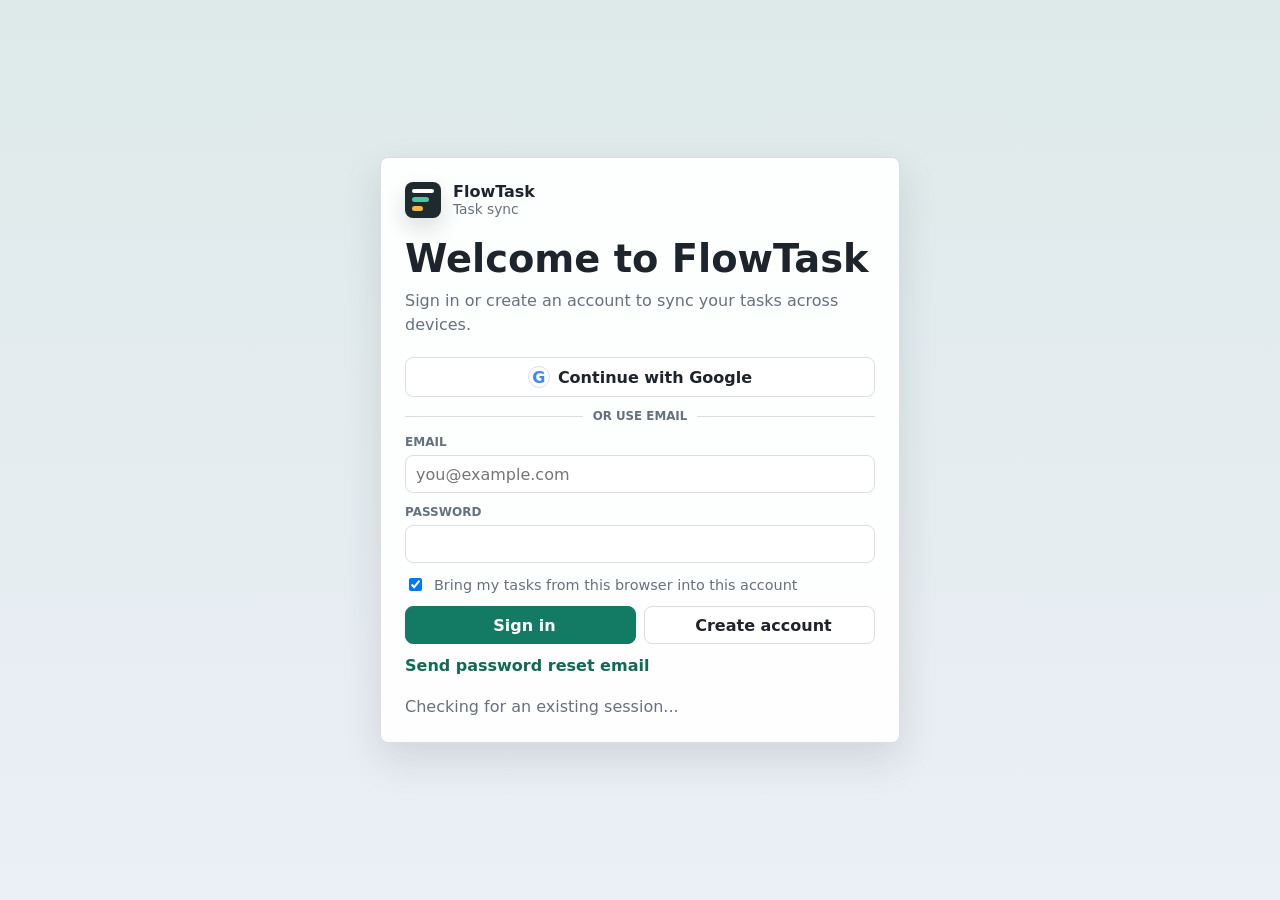
==== commit b4625cc7: "Update app.html" ====
--- a/app.html
+++ b/app.html
@@ -76,9 +76,6 @@
             </span>
             <span>FlowTask</span>
           </div>
-          <button class="icon-button" id="themeToggle" type="button" title="Toggle theme" aria-label="Toggle theme">
-            <i data-lucide="moon"></i>
-          </button>
         </div>
 
         <nav class="nav-block" aria-label="Smart views">
@@ -109,47 +106,42 @@
 
       <main class="main-shell">
         <!-- Start topbar -->
-<header class="topbar">
-  <form class="quick-capture" id="quickForm">
-    <i data-lucide="sparkles"></i>
-    <textarea
-      id="quickInput"
-      rows="1"
-      placeholder="Describe the task, date, priority, notes, and steps..."
-      aria-label="Quick task"
-    ></textarea>
-    <button class="button primary" type="submit">
-      <i data-lucide="wand-sparkles"></i>
-      Smart add
-    </button>
-  </form>
-
-  <div class="top-actions">
-    <button class="icon-button" id="themeToggle" type="button" title="Toggle theme">
-      <i data-lucide="moon"></i>
-    </button>
-
-    <div class="account-dropdown" id="accountDropdown">
-      <button class="account-chip" id="accountChip">
-        <i data-lucide="user-circle"></i>
-        <span>Account</span>
-        <i data-lucide="chevron-down" class="dropdown-arrow"></i>
-      </button>
-      <div class="dropdown-menu" id="dropdownMenu">
-        <button class="dropdown-item" data-action="settings">
-          <i data-lucide="settings"></i> Settings
-        </button>
-        <button class="dropdown-item" data-action="signout">
-          <i data-lucide="log-out"></i> Sign out
-        </button>
-      </div>
-    </div>
-
-    <button class="button primary" id="newTaskBtn" type="button">
-      <i data-lucide="plus"></i> New task
-    </button>
-  </div>
-</header>
+        <header class="topbar">
+          <form class="quick-capture" id="quickForm">
+            <i data-lucide="sparkles"></i>
+            <textarea
+              id="quickInput"
+              rows="1"
+              placeholder="Describe the task, date, priority, notes, and steps..."
+              aria-label="Quick task"
+            ></textarea>
+            <button class="button primary" type="submit">
+              <i data-lucide="wand-sparkles"></i>
+              Smart add
+            </button>
+          </form>
+
+          <div class="top-actions">
+            <div class="account-dropdown" id="accountDropdown">
+              <button class="account-chip" id="accountChip">
+                <i data-lucide="user-circle"></i>
+                <span>Account</span>
+                <i data-lucide="chevron-down" class="dropdown-arrow"></i>
+              </button>
+              <div class="dropdown-menu" id="dropdownMenu">
+                <button class="dropdown-item" data-action="settings">
+                  <i data-lucide="settings"></i> Settings
+                </button>
+                <button class="dropdown-item" data-action="signout">
+                  <i data-lucide="log-out"></i> Sign out
+                </button>
+              </div>
+            </div>
+            <button class="button primary" id="newTaskBtn" type="button">
+              <i data-lucide="plus"></i> New task
+            </button>
+          </div>
+        </header>
         <!-- END TOPBAR -->
 
         <section class="metric-strip" id="metrics" aria-label="Task metrics"></section>
@@ -506,78 +498,112 @@
       </form>
     </dialog>
 
+    <dialog id="settingsDialog" class="task-dialog settings-dialog">
+      <form id="settingsForm" method="dialog">
+        <div class="dialog-header">
+          <div>
+            <p class="eyebrow">Preferences</p>
+            <h2>Settings</h2>
+          </div>
+          <button class="icon-button" id="closeSettingsBtn" type="button">
+            <i data-lucide="x"></i>
+          </button>
+        </div>
+
+        <div class="form-grid">
+          <label class="form-row">
+            <span>Theme</span>
+            <select id="settingsThemeSelect">
+              <option value="light">Light</option>
+              <option value="dark">Dark</option>
+            </select>
+          </label>
+          <label class="form-row">
+            <span>Density</span>
+            <select id="settingsDensitySelect">
+              <option value="comfortable">Comfortable</option>
+              <option value="compact">Compact</option>
+            </select>
+          </label>
+        </div>
+
+        <div class="settings-actions">
+          <button class="button ghost" id="settingsExportBtn" type="button">
+            <i data-lucide="download"></i> Export backup
+          </button>
+          <button class="button ghost" id="settingsImportBtn" type="button">
+            <i data-lucide="upload"></i> Import backup
+          </button>
+          <button class="button ghost danger" id="settingsClearDataBtn" type="button">
+            <i data-lucide="trash-2"></i> Clear workspace data
+          </button>
+        </div>
+
+        <div class="dialog-actions">
+          <span></span>
+          <button class="button primary" type="submit">Save & Close</button>
+        </div>
+      </form>
+    </dialog>
+
+    <dialog id="welcomeDialog" class="welcome-dialog">
+      <div class="welcome-card">
+        <div class="welcome-mark brand-mark" aria-hidden="true">
+          <span></span>
+          <span></span>
+          <span></span>
+        </div>
+        <p class="eyebrow" id="welcomeEyebrow">Welcome</p>
+        <h2 id="welcomeTitle">Welcome to TaskFlow</h2>
+        <div id="welcomeBody" class="welcome-body">
+          Start with Smart add, then organise tasks on the board, events on the calendar, and anything loose in General notes.
+        </div>
+        <div class="welcome-steps" id="welcomeSteps" aria-label="Tutorial progress"></div>
+        <div class="welcome-actions">
+          <button class="button ghost" id="welcomeBackBtn" type="button">← Back</button>
+          <button class="button primary" id="welcomeNextBtn" type="button">
+            Next →
+          </button>
+        </div>
+      </div>
+    </dialog>
+
+    <!-- Note Dialog -->
+    <dialog id="noteDialog" class="task-dialog">
+      <form id="noteForm" method="dialog">
+        <input type="hidden" id="noteId" />
+        <div class="dialog-header">
+          <div>
+            <p class="eyebrow">Note</p>
+            <h2 id="noteDialogTitle">New note</h2>
+          </div>
+          <button class="icon-button" id="closeNoteDialogBtn" type="button">
+            <i data-lucide="x"></i>
+          </button>
+        </div>
+        <label class="form-row full">
+          <span>Project</span>
+          <input id="noteProjectInput" type="text" list="projectSuggestions" maxlength="32" />
+        </label>
+        <label class="form-row full">
+          <span>Title</span>
+          <input id="noteTitleInput" type="text" required maxlength="120" />
+        </label>
+        <label class="form-row full">
+          <span>Content</span>
+          <textarea id="noteContentInput" rows="5" maxlength="1000"></textarea>
+        </label>
+        <div class="dialog-actions">
+          <button class="button ghost danger" id="deleteNoteBtn" type="button" style="visibility: hidden">Delete</button>
+          <span></span>
+          <button class="button primary" type="submit">Save note</button>
+        </div>
+      </form>
+    </dialog>
+
     <div id="toastContainer" class="toast-container" aria-live="polite" aria-atomic="true"></div>
     <input id="importFile" type="file" accept="application/json" hidden />
-<dialog id="welcomeDialog" class="welcome-dialog">
-  <div class="welcome-card">
-    <div class="welcome-mark brand-mark" aria-hidden="true">
-      <span></span>
-      <span></span>
-      <span></span>
-    </div>
-    <p class="eyebrow" id="welcomeEyebrow">Welcome</p>
-    <h2 id="welcomeTitle">Welcome to TaskFlow</h2>
-    <div id="welcomeBody" class="welcome-body">
-      Start with Smart add, then organise tasks on the board, events on the calendar, and anything loose in General notes.
-    </div>
-    <div class="welcome-steps" id="welcomeSteps" aria-label="Tutorial progress"></div>
-    <div class="welcome-actions">
-      <button class="button ghost" id="welcomeBackBtn" type="button">← Back</button>
-      <button class="button primary" id="welcomeNextBtn" type="button">
-        Next →
-      </button>
-    </div>
-  </div>
-</dialog>
-<!-- settings dialogue -->
-    <dialog id="settingsDialog" class="task-dialog settings-dialog">
-  <form id="settingsForm" method="dialog">
-    <div class="dialog-header">
-      <div>
-        <p class="eyebrow">Preferences</p>
-        <h2>Settings</h2>
-      </div>
-      <button class="icon-button" id="closeSettingsBtn" type="button">
-        <i data-lucide="x"></i>
-      </button>
-    </div>
-
-    <div class="form-grid">
-      <label class="form-row">
-        <span>Theme</span>
-        <select id="settingsThemeSelect">
-          <option value="light">Light</option>
-          <option value="dark">Dark</option>
-        </select>
-      </label>
-      <label class="form-row">
-        <span>Density</span>
-        <select id="settingsDensitySelect">
-          <option value="comfortable">Comfortable</option>
-          <option value="compact">Compact</option>
-        </select>
-      </label>
-    </div>
-
-    <div class="settings-actions">
-      <button class="button ghost" id="settingsExportBtn" type="button">
-        <i data-lucide="download"></i> Export backup
-      </button>
-      <button class="button ghost" id="settingsImportBtn" type="button">
-        <i data-lucide="upload"></i> Import backup
-      </button>
-      <button class="button ghost danger" id="settingsClearDataBtn" type="button">
-        <i data-lucide="trash-2"></i> Clear workspace data
-      </button>
-    </div>
-
-    <div class="dialog-actions">
-      <span></span>
-      <button class="button primary" type="submit">Save & Close</button>
-    </div>
-  </form>
-</dialog>
-<!-- End settings dialogue -->
+
     <script src="vendor/lucide.min.js"></script>
     <script src="config.js"></script>
     <script src="app.js" defer></script>
--- a/styles.css
+++ b/styles.css
@@ -1,3 +1,34 @@
+/*fix dialog*/
+/* Force all dialogs to be centered and modal */
+dialog {
+  position: fixed;
+  top: 50% !important;
+  left: 50% !important;
+  transform: translate(-50%, -50%) !important;
+  margin: 0 !important;
+  padding: 0;
+  border: none;
+  background: transparent;
+  max-width: 90vw;
+  max-height: 90vh;
+  overflow: auto;
+}
+
+dialog[open] {
+  display: flex;
+  flex-direction: column;
+}
+
+dialog:not([open]) {
+  display: none;
+}
+
+/* Remove any default backdrop styling conflicts */
+dialog::backdrop {
+  background: rgba(0, 0, 0, 0.5);
+}
+/*end fix dialogue*/
+
 /*welcome dialog*/
 .welcome-dialog {
   width: 500px;
@@ -763,68 +794,52 @@
 }
 
 .quick-capture {
-  display: grid;
-  grid-template-columns: auto minmax(160px, 1fr) auto;
-  align-items: center;
+  display: flex;
+  align-items: flex-start;
   gap: 10px;
   flex: 1 1 auto;
+  max-width: 100%;           /* was 560px, now full width but limited by parent */
+  min-width: 300px;
   min-height: 50px;
-  max-width: 840px;
-  padding: 7px 8px 7px 14px;
+  padding: 8px 12px 8px 16px;
   border: 1px solid var(--line);
   border-radius: var(--radius);
   background: var(--surface);
   box-shadow: 0 10px 24px rgba(20, 30, 36, 0.06);
-  transition:
-    border-color var(--motion-med) var(--ease-out),
-    box-shadow var(--motion-med) var(--ease-out),
-    transform var(--motion-med) var(--ease-out);
+  transition: all 0.2s;
 }
 
 .quick-capture:focus-within {
   border-color: color-mix(in srgb, var(--accent) 60%, var(--line));
-  box-shadow: 0 16px 32px rgba(19, 122, 99, 0.12);
+  box-shadow: 0 12px 24px rgba(19, 122, 99, 0.1);
   transform: translateY(-1px);
 }
 
-.quick-capture textarea,
-.search-field input {
-  appearance: none;
-  min-width: 0;
-  width: 100%;
-  border: 0;
-  outline: 0;
+.quick-capture textarea {
+  flex: 1;
+  min-height: 38px;          /* compact default height */
+  max-height: 120px;
+  padding: 6px 0;
+  line-height: 1.4;
+  white-space: pre-wrap;
+  overflow-wrap: break-word;
+  overflow-y: auto;
+  resize: vertical;
   background: transparent;
-  box-shadow: none;
+  border: none;
+  outline: none;
+  font: inherit;
   color: var(--ink);
-  font: inherit;
-}
-
-.quick-capture textarea {
-  min-height: 70px;          /* taller for multi‑line placeholders */
-  max-height: 200px;         /* allow growth but limit */
-  padding: 10px 0;
-  line-height: 1.5;
-  white-space: pre-wrap;     /* allow text wrapping */
-  overflow-wrap: break-word;
-  overflow-y: auto;          /* scroll if content exceeds max-height */
-  resize: vertical;          /* user can drag to resize */
 }
 
 .quick-capture textarea:focus {
-  outline: 0;
+  outline: none;
   box-shadow: none;
 }
 
 .quick-capture .lucide {
   flex: 0 0 auto;
-}
-
-.quick-capture {
-  display: flex;
-  align-items: flex-start;   /* important: keeps alignment when textarea grows */
-  gap: 10px;
-  /* keep your existing padding, border, background, etc. */
+  margin-top: 4px;           /* align icon with first line of text */
 }
 
 .top-actions {
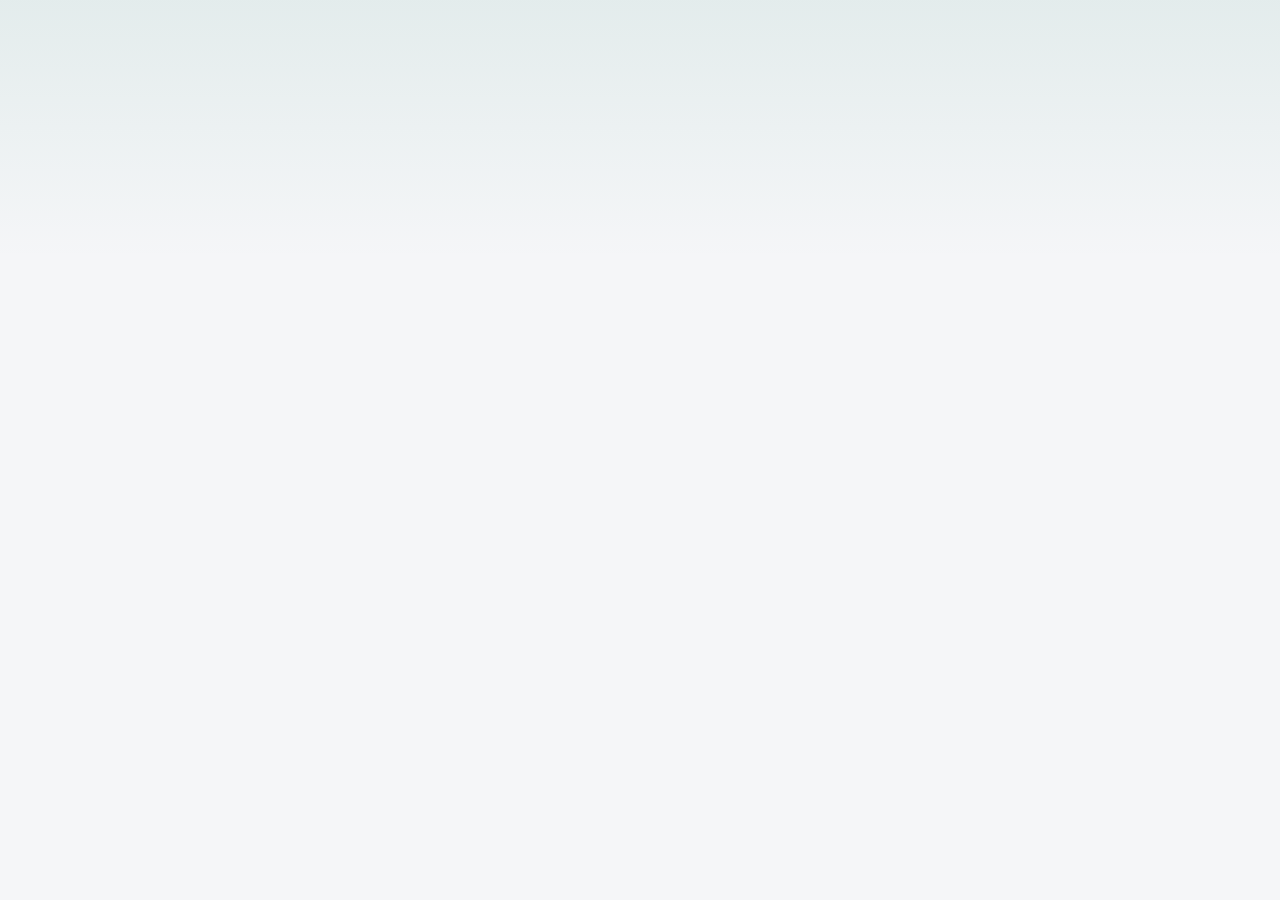
==== commit 86b30267: "Update app.html" ====
--- a/app.html
+++ b/app.html
@@ -11,6 +11,59 @@
     <link rel="stylesheet" href="styles.css" />
   </head>
   <body class="auth-loading">
+    <!-- STOP STEALERS LIKE BEN FROM INSPECTING -->
+  <script>
+(function() {
+    // 1. Disable right-click
+    document.addEventListener('contextmenu', function(e) {
+        e.preventDefault();
+        return false;
+    });
+
+    // 2. Disable common keyboard shortcuts for DevTools
+    document.addEventListener('keydown', function(e) {
+        // F12, Ctrl+Shift+I, Ctrl+Shift+C, Ctrl+U, Ctrl+Shift+J
+        if (e.key === 'F12' ||
+            (e.ctrlKey && e.shiftKey && (e.key === 'I' || e.key === 'C' || e.key === 'J')) ||
+            (e.ctrlKey && e.key === 'U')) {
+            e.preventDefault();
+            return false;
+        }
+    });
+
+    // 3. DevTools detection using debugger trick
+    function detectDevTools() {
+        const start = performance.now();
+        debugger; // If DevTools open, execution pauses here
+        const end = performance.now();
+        if (end - start > 100) {
+            // DevTools was open, break the site
+            document.body.innerHTML = '<h1>Developer tools detected. Site cannot be inspected.</h1>';
+            // Optionally redirect or clear localStorage
+            // window.location.href = 'about:blank';
+            throw new Error('DevTools detected');
+        }
+    }
+
+    // Run detection periodically
+    setInterval(detectDevTools, 1000);
+    detectDevTools();
+
+    // 4. Additional detection: check for element that DevTools injects (rarely works)
+    // This is a legacy trick, not reliable, but harmless.
+    setInterval(function() {
+        const devtools = /./;
+        devtools.toString = function() {
+            document.body.innerHTML = '';
+            throw new Error('DevTools detected via toString');
+        };
+        console.log(devtools);
+    }, 500);
+})();
+</script>
+
+
+  <!--Ok end of stopping -->
     <section class="auth-gate" id="authGate" aria-label="FlowTask sign in">
       <div class="auth-card">
         <div class="auth-brand">
--- a/styles.css
+++ b/styles.css
@@ -1,3 +1,81 @@
+/* Board Notes Section */
+.board-notes-section {
+  margin-bottom: 1.5rem;
+  background: var(--surface);
+  border-radius: var(--radius);
+  padding: 1rem;
+  border: 1px solid var(--line);
+}
+
+.board-notes-header {
+  display: flex;
+  justify-content: space-between;
+  align-items: center;
+  margin-bottom: 1rem;
+  flex-wrap: wrap;
+  gap: 1rem;
+}
+
+.board-notes-horizontal {
+  display: flex;
+  gap: 1rem;
+  overflow-x: auto;
+  padding-bottom: 0.5rem;
+  scrollbar-width: thin;
+}
+
+.board-note-card {
+  flex: 0 0 260px;
+  background: var(--surface-2);
+  border: 1px solid var(--line);
+  border-radius: var(--radius);
+  padding: 0.8rem;
+  transition: all 0.2s;
+  display: flex;
+  flex-direction: column;
+  gap: 0.5rem;
+}
+
+.board-note-card:hover {
+  transform: translateY(-2px);
+  box-shadow: var(--shadow-sm);
+}
+
+.board-note-title {
+  font-weight: 700;
+  font-size: 0.95rem;
+  white-space: nowrap;
+  overflow: hidden;
+  text-overflow: ellipsis;
+}
+
+.board-note-content {
+  font-size: 0.8rem;
+  color: var(--muted);
+  display: -webkit-box;
+  -webkit-line-clamp: 3;
+  -webkit-box-orient: vertical;
+  overflow: hidden;
+  line-height: 1.4;
+}
+
+.board-note-actions {
+  display: flex;
+  gap: 0.5rem;
+  justify-content: flex-end;
+  margin-top: 0.25rem;
+}
+
+.empty-notes-horizontal {
+  color: var(--muted);
+  padding: 1rem;
+  text-align: center;
+  background: var(--surface-2);
+  border-radius: var(--radius);
+  flex: 1;
+  white-space: nowrap;
+}
+
 /*fix dialog*/
 /* Force all dialogs to be centered and modal */
 dialog {
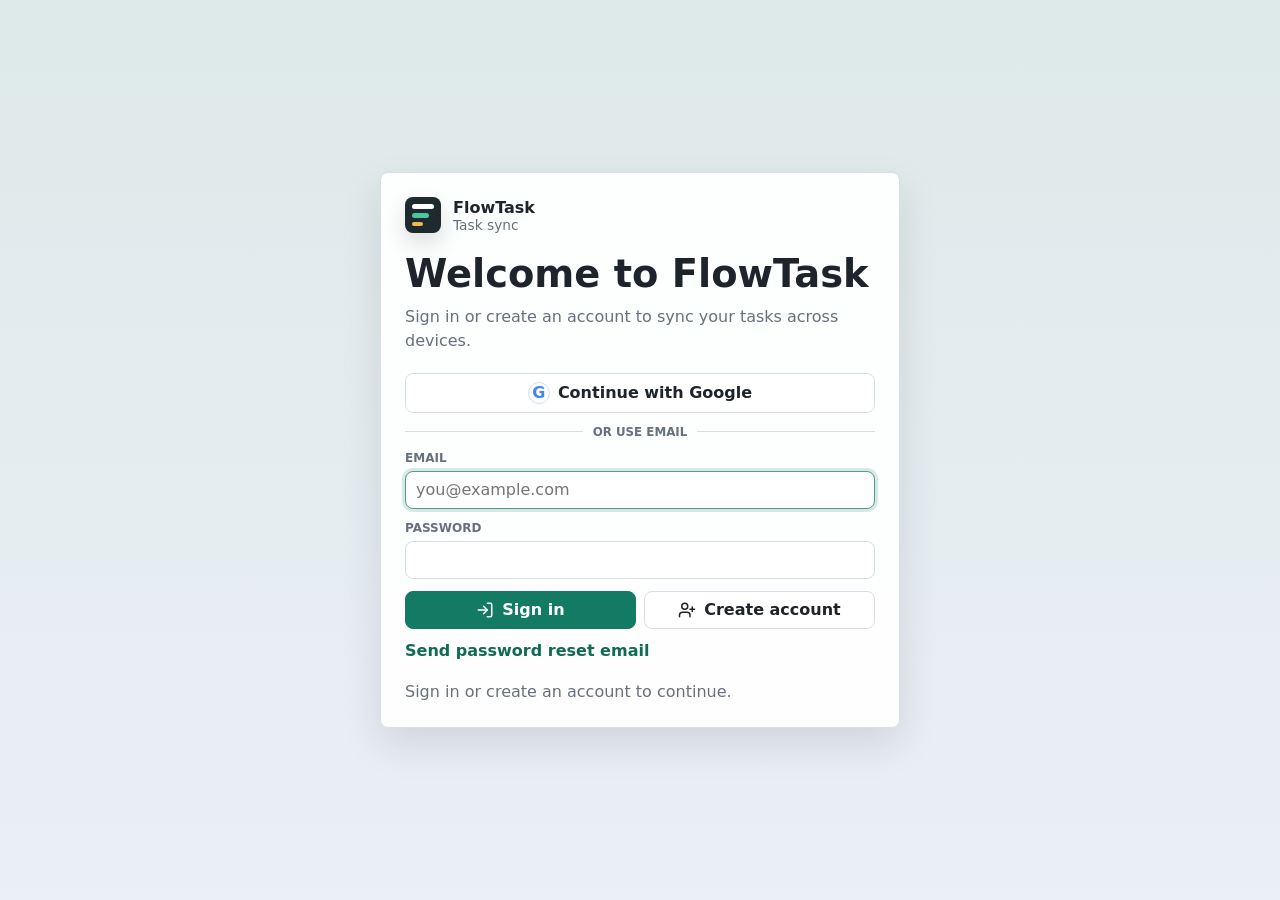
==== commit 3ed97d55: "Update app.html" ====
--- a/app.html
+++ b/app.html
@@ -12,53 +12,43 @@
   </head>
   <body class="auth-loading">
     <!-- STOP STEALERS LIKE BEN FROM INSPECTING -->
-  <script>
+<script>
 (function() {
     // 1. Disable right-click
-    document.addEventListener('contextmenu', function(e) {
-        e.preventDefault();
-        return false;
-    });
-
-    // 2. Disable common keyboard shortcuts for DevTools
-    document.addEventListener('keydown', function(e) {
-        // F12, Ctrl+Shift+I, Ctrl+Shift+C, Ctrl+U, Ctrl+Shift+J
-        if (e.key === 'F12' ||
-            (e.ctrlKey && e.shiftKey && (e.key === 'I' || e.key === 'C' || e.key === 'J')) ||
-            (e.ctrlKey && e.key === 'U')) {
+    document.addEventListener('contextmenu', (e) => e.preventDefault());
+
+    // 2. Disable common keyboard shortcuts (not foolproof)
+    document.addEventListener('keydown', (e) => {
+        const key = e.key;
+        const ctrlShift = e.ctrlKey && e.shiftKey;
+        if (key === 'F12' ||
+            (ctrlShift && (key === 'I' || key === 'C' || key === 'J')) ||
+            (e.ctrlKey && key === 'U')) {
             e.preventDefault();
             return false;
         }
     });
 
-    // 3. DevTools detection using debugger trick
-    function detectDevTools() {
-        const start = performance.now();
-        debugger; // If DevTools open, execution pauses here
-        const end = performance.now();
-        if (end - start > 100) {
-            // DevTools was open, break the site
-            document.body.innerHTML = '<h1>Developer tools detected. Site cannot be inspected.</h1>';
-            // Optionally redirect or clear localStorage
-            // window.location.href = 'about:blank';
-            throw new Error('DevTools detected');
+    // 3. Detect DevTools by checking window size / devtools panel (less aggressive)
+    // This method only warns and redirects, but does not break the page immediately.
+    let devToolsOpen = false;
+    function checkDevTools() {
+        const threshold = 160; // typical DevTools width/height
+        const widthDiff = window.outerWidth - window.innerWidth;
+        const heightDiff = window.outerHeight - window.innerHeight;
+        if (widthDiff > threshold || heightDiff > threshold) {
+            if (!devToolsOpen) {
+                devToolsOpen = true;
+                // Instead of breaking the page, you can redirect to a blank page or show a message
+                document.body.innerHTML = '<h1>Developer tools detected. Please close them to continue.</h1>';
+                // Or redirect: window.location.href = 'about:blank';
+            }
+        } else {
+            devToolsOpen = false;
         }
     }
-
-    // Run detection periodically
-    setInterval(detectDevTools, 1000);
-    detectDevTools();
-
-    // 4. Additional detection: check for element that DevTools injects (rarely works)
-    // This is a legacy trick, not reliable, but harmless.
-    setInterval(function() {
-        const devtools = /./;
-        devtools.toString = function() {
-            document.body.innerHTML = '';
-            throw new Error('DevTools detected via toString');
-        };
-        console.log(devtools);
-    }, 500);
+    // Check every 2 seconds (less aggressive)
+    setInterval(checkDevTools, 2000);
 })();
 </script>
 
